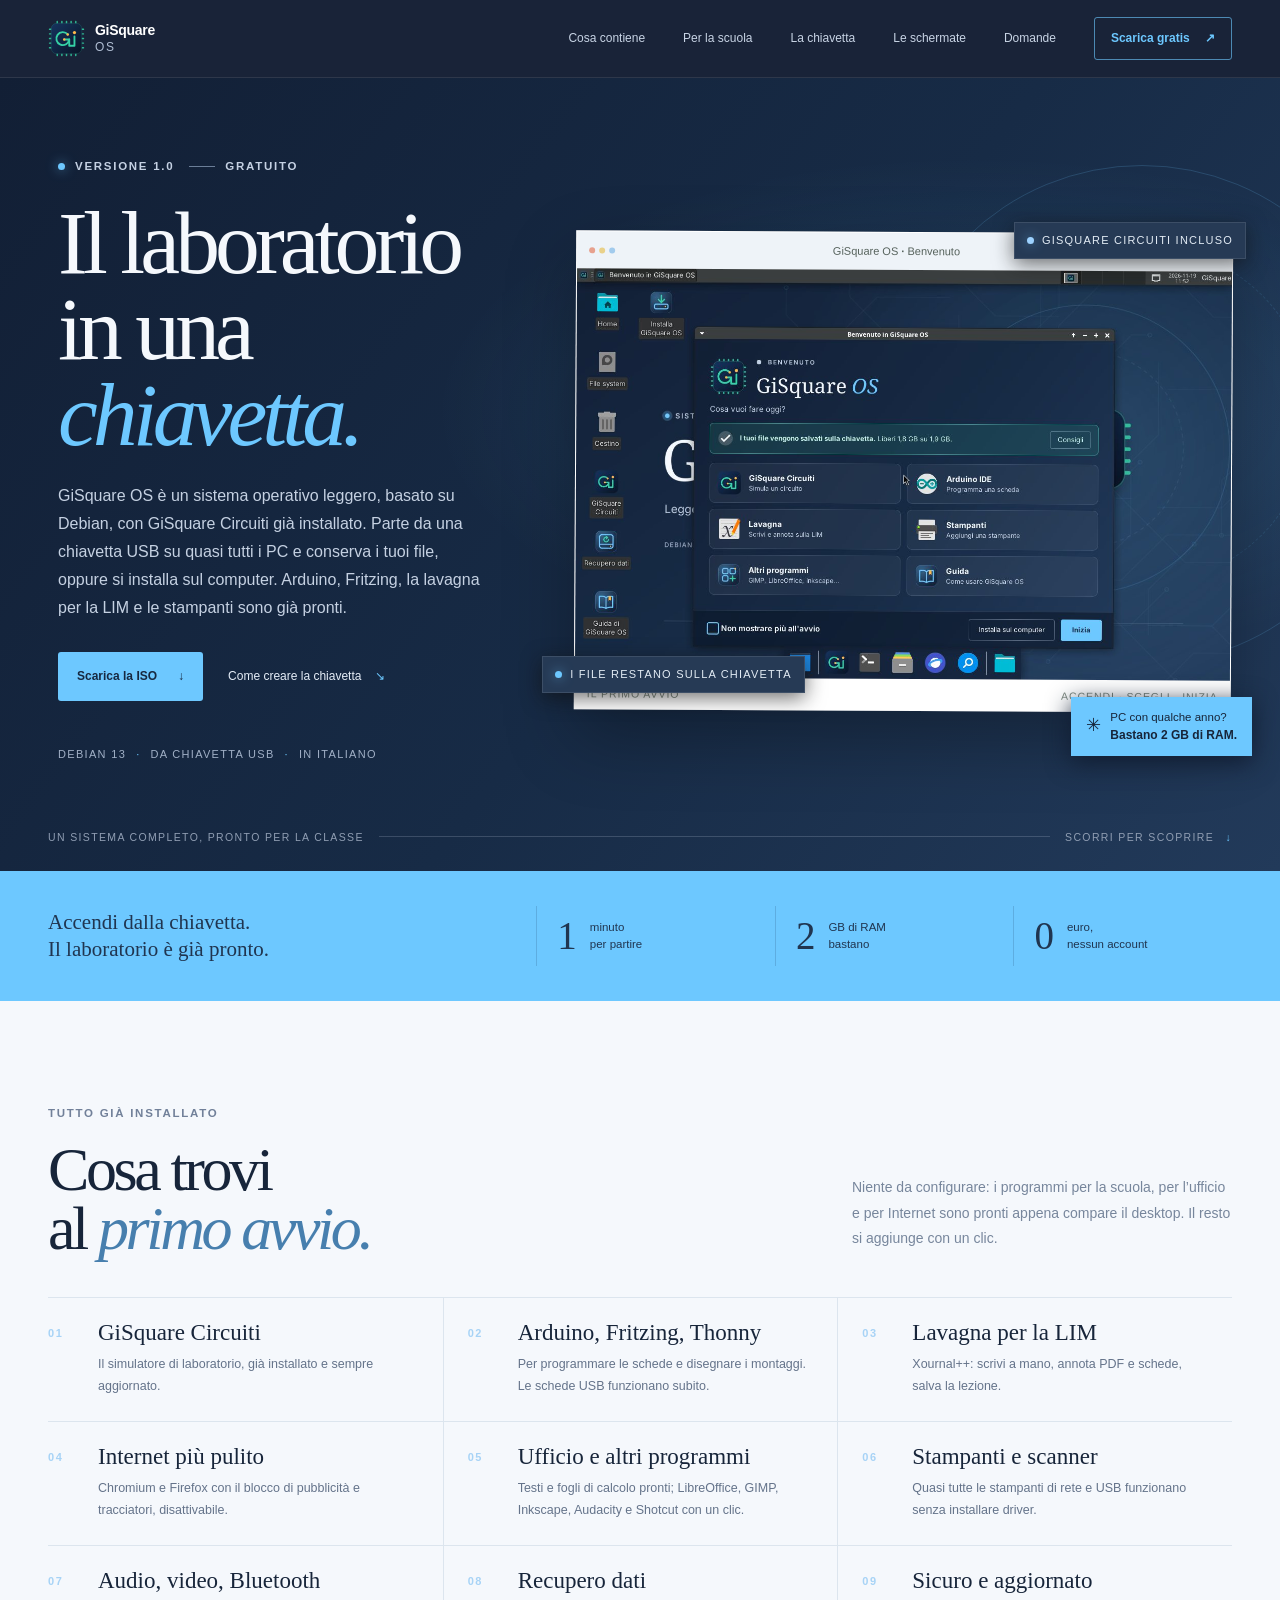
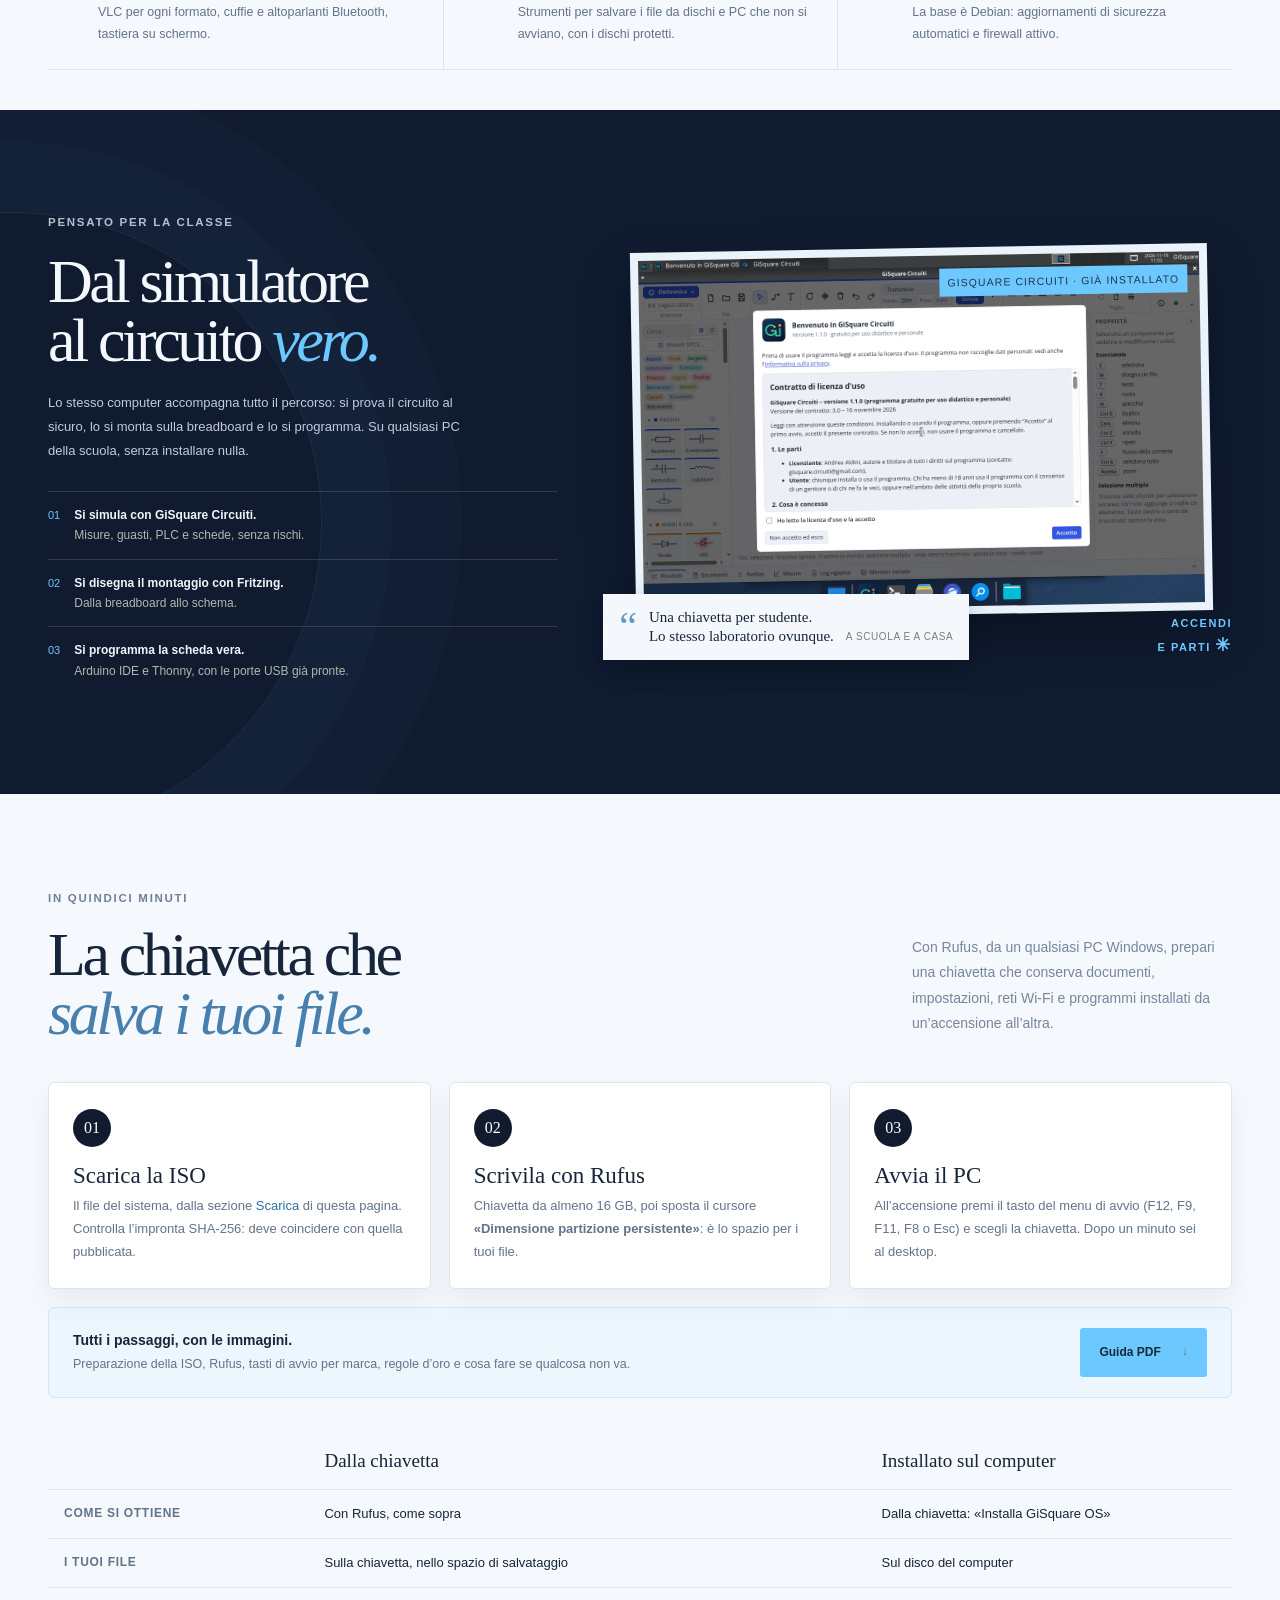
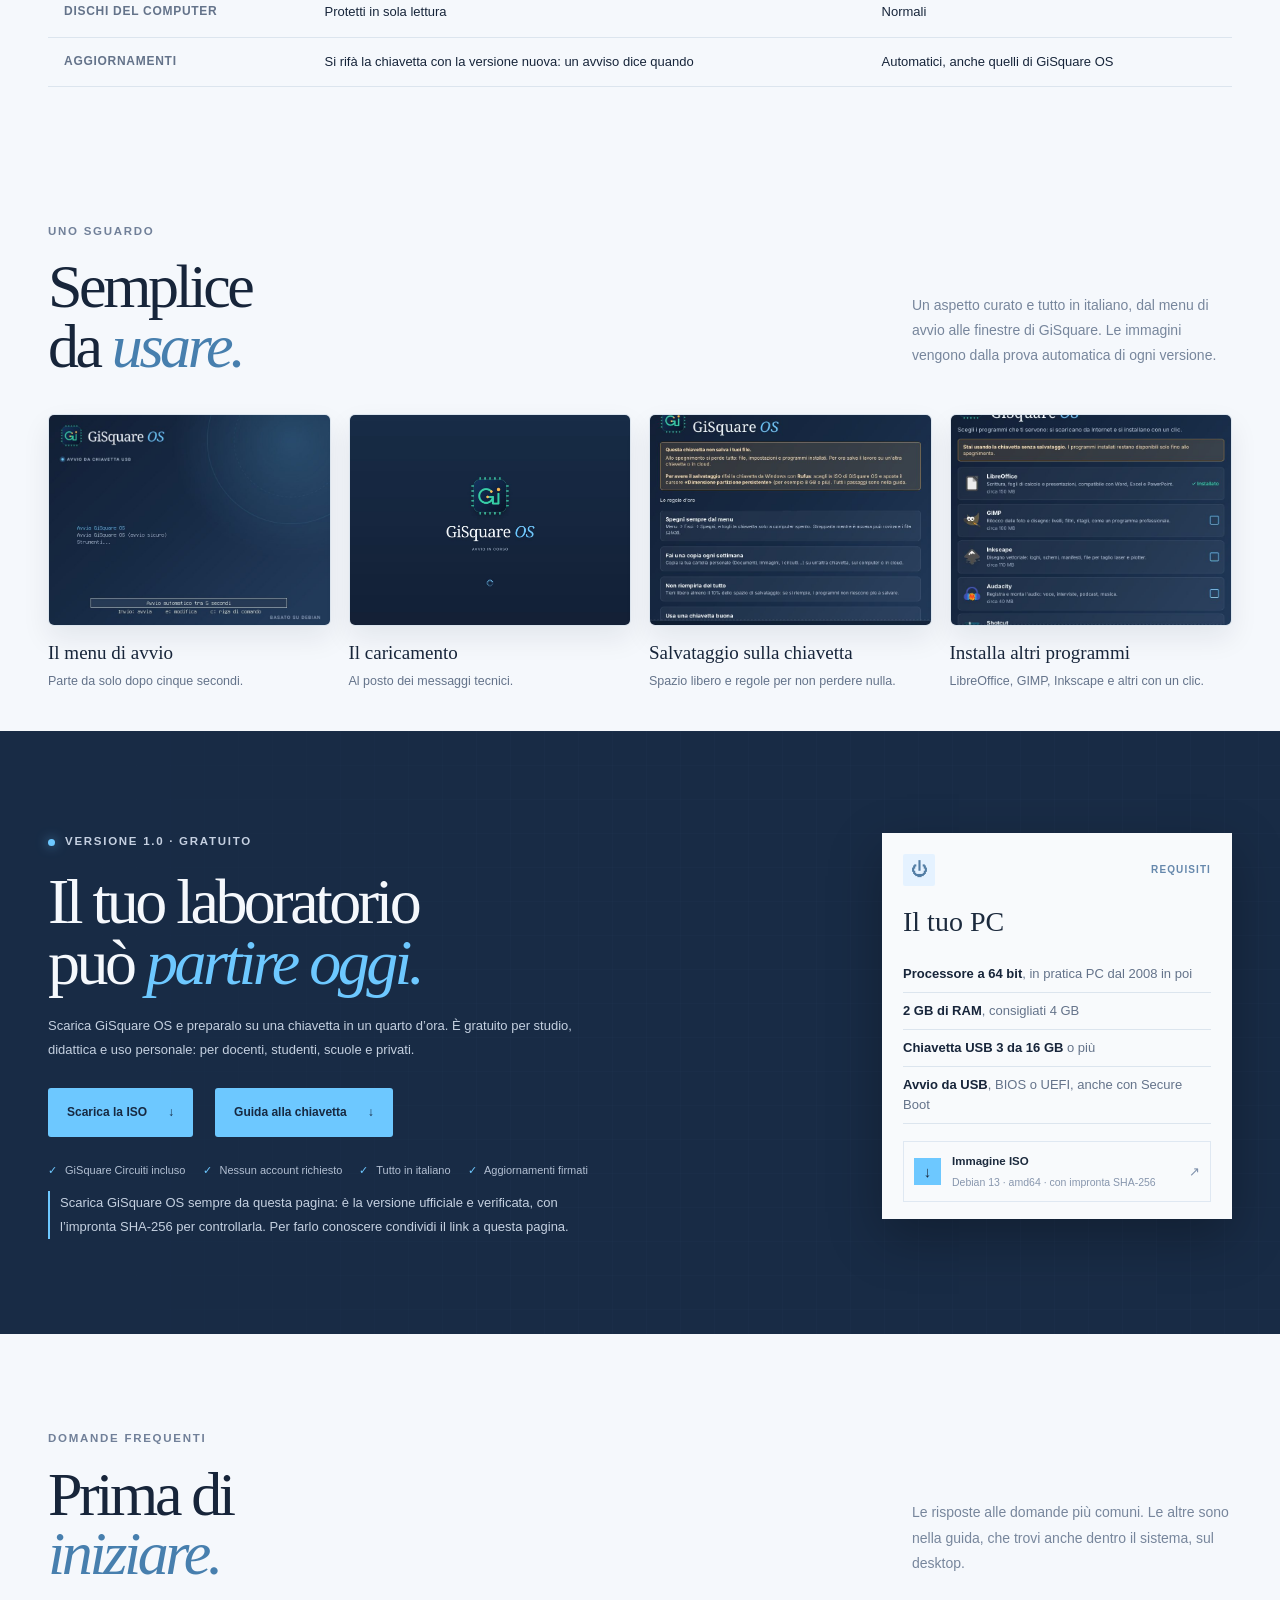
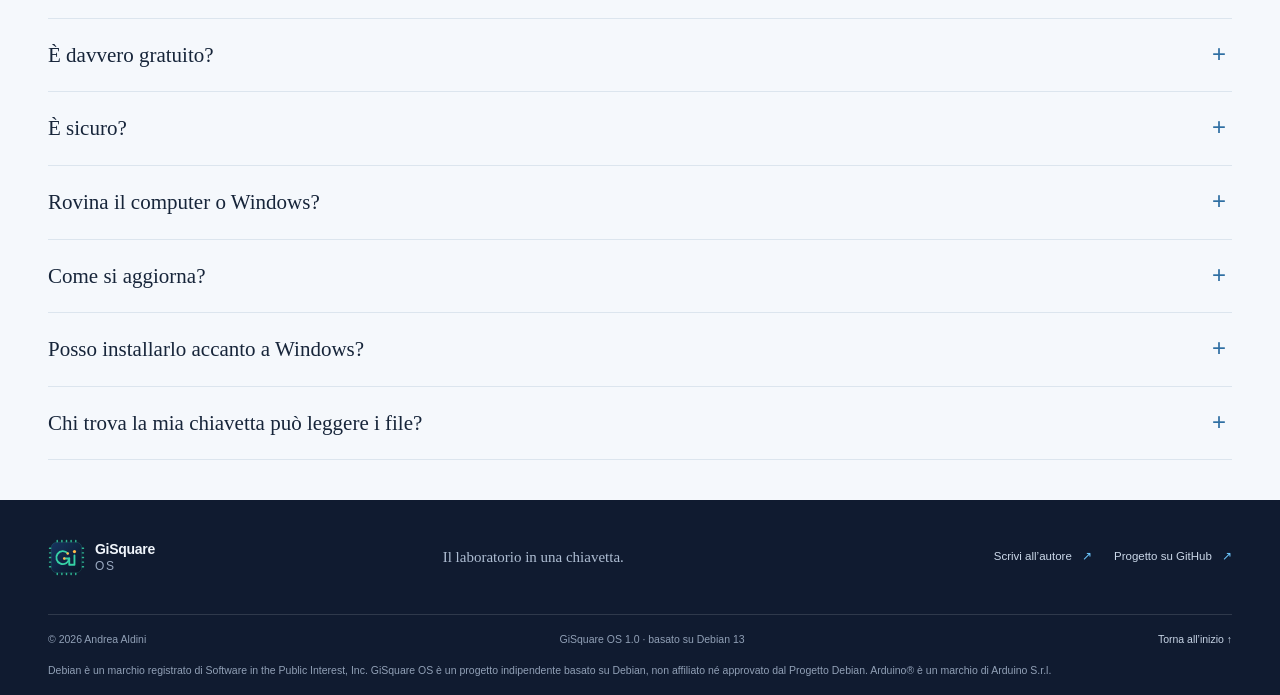
==== sito/index.html @ 8e80517e "Pagina web di GiSquare OS (cartella sito/), nello stile del sito di Circuiti - sito/: pagina con ape" ====
<!doctype html>
<html lang="it">
<head>
  <meta charset="utf-8">
  <meta name="viewport" content="width=device-width, initial-scale=1">
  <meta name="theme-color" content="#101b30">
  <meta name="description" content="GiSquare OS: il sistema operativo leggero basato su Debian con GiSquare Circuiti già installato. Parte da una chiavetta USB salvando i tuoi file oppure si installa sul PC. Arduino IDE, Fritzing, lavagna per la LIM, stampanti e recupero dati. Gratuito, in italiano.">
  <link rel="canonical" href="https://gisquarecircuiti.github.io/GiSquareOS/">
  <meta property="og:type" content="website">
  <meta property="og:locale" content="it_IT">
  <meta property="og:site_name" content="GiSquare OS">
  <meta property="og:title" content="GiSquare OS — Il laboratorio in una chiavetta">
  <meta property="og:description" content="Il sistema operativo leggero con GiSquare Circuiti integrato: da chiavetta USB o installato sul PC. Pensato per la scuola.">
  <meta property="og:url" content="https://gisquarecircuiti.github.io/GiSquareOS/">
  <meta property="og:image" content="https://gisquarecircuiti.github.io/GiSquareOS/assets/desktop.jpg">
  <meta name="twitter:card" content="summary_large_image">
  <title>GiSquare OS — Il laboratorio in una chiavetta</title>
  <link rel="icon" type="image/svg+xml" href="assets/logo-gisquare-os.svg">
  <link rel="stylesheet" href="styles.css">
  <link rel="stylesheet" href="os.css">
  <script src="script.js" defer></script>
</head>
<body>
  <a class="skip-link" href="#contenuto">Vai al contenuto</a>
  <header class="site-header">
    <a class="brand" href="#inizio" aria-label="GiSquare OS, pagina iniziale">
      <img src="assets/logo-gisquare-os.svg" alt="" width="38" height="38">
      <span class="brand-name">GiSquare <span>OS</span></span>
    </a>
    <button class="menu-toggle" type="button" aria-expanded="false" aria-controls="site-nav" aria-label="Apri il menu"><span></span><span></span></button>
    <nav id="site-nav" class="site-nav" aria-label="Navigazione principale">
      <a href="#dentro">Cosa contiene</a>
      <a href="#scuola">Per la scuola</a>
      <a href="#chiavetta">La chiavetta</a>
      <a href="#schermate">Le schermate</a>
      <a href="#domande">Domande</a>
      <a class="nav-download" href="#scarica">Scarica gratis <span aria-hidden="true">↗</span></a>
    </nav>
  </header>

  <main id="contenuto">
    <section class="hero section-wrap" id="inizio">
      <div class="hero-copy">
        <div class="eyebrow"><span class="live-dot"></span> VERSIONE 1.0 <span class="eyebrow-rule"></span> GRATUITO</div>
        <h1>Il laboratorio<br>in una <em>chiavetta.</em></h1>
        <p class="hero-intro">GiSquare OS è un sistema operativo leggero, basato su Debian, con GiSquare Circuiti già installato. Parte da una chiavetta USB su quasi tutti i PC e conserva i tuoi file, oppure si installa sul computer. Arduino, Fritzing, la lavagna per la LIM e le stampanti sono già pronti.</p>
        <div class="hero-actions">
          <a class="button button-primary" href="#scarica">Scarica la ISO <span aria-hidden="true">↓</span></a>
          <a class="text-link" href="#chiavetta">Come creare la chiavetta <span aria-hidden="true">↘</span></a>
        </div>
        <div class="hero-meta"><span>DEBIAN 13</span><span class="meta-dot">·</span><span>DA CHIAVETTA USB</span><span class="meta-dot">·</span><span>IN ITALIANO</span></div>
      </div>
      <div class="hero-visual" aria-label="Il desktop di GiSquare OS con la finestra di benvenuto">
        <div class="visual-orbit orbit-one"></div><div class="visual-orbit orbit-two"></div>
        <div class="circuit-tag tag-spice"><span class="tag-signal"></span> GISQUARE CIRCUITI INCLUSO</div>
        <div class="circuit-tag tag-live"><span class="tag-signal"></span> I FILE RESTANO SULLA CHIAVETTA</div>
        <figure class="app-window">
          <div class="app-window-bar"><div class="window-lights"><i></i><i></i><i></i></div><span>GiSquare OS <b>·</b> Benvenuto</span><span class="window-status"><i></i> pronto</span></div>
          <img src="assets/desktop.jpg" width="1280" height="800" alt="Il desktop di GiSquare OS: a sinistra i collegamenti, al centro la finestra di benvenuto con GiSquare Circuiti, Arduino IDE, Lavagna, Stampanti, Altri programmi e Guida">
          <figcaption><span>IL PRIMO AVVIO</span><span>ACCENDI · SCEGLI · INIZIA</span></figcaption>
        </figure>
        <div class="hero-note"><span class="note-icon">✳</span><span>PC con qualche anno?<br><strong>Bastano 2 GB di RAM.</strong></span></div>
      </div>
      <div class="hero-bottom"><span>UN SISTEMA COMPLETO, PRONTO PER LA CLASSE</span><span class="hero-bottom-line"></span><span>SCORRI PER SCOPRIRE <b>↓</b></span></div>
    </section>

    <section class="intro-band" aria-label="GiSquare OS in tre numeri">
      <div class="intro-band-inner"><p>Accendi dalla chiavetta.<br><strong>Il laboratorio è già pronto.</strong></p><div class="intro-stat"><b>1</b><span>minuto<br>per partire</span></div><div class="intro-stat"><b>2</b><span>GB di RAM<br>bastano</span></div><div class="intro-stat"><b>0</b><span>euro,<br>nessun account</span></div></div>
    </section>

    <section class="news section-wrap" id="dentro" aria-labelledby="dentro-titolo">
      <div class="news-head"><div><div class="eyebrow eyebrow-dark">TUTTO GIÀ INSTALLATO</div><h2 id="dentro-titolo">Cosa trovi<br>al <em>primo avvio.</em></h2></div><p>Niente da configurare: i programmi per la scuola, per l’ufficio e per Internet sono pronti appena compare il desktop. Il resto si aggiunge con un clic.</p></div>
      <div class="news-grid">
        <div class="news-item"><span class="news-no">01</span><b>GiSquare Circuiti</b><span>Il simulatore di laboratorio, già installato e sempre aggiornato.</span></div>
        <div class="news-item"><span class="news-no">02</span><b>Arduino, Fritzing, Thonny</b><span>Per programmare le schede e disegnare i montaggi. Le schede USB funzionano subito.</span></div>
        <div class="news-item"><span class="news-no">03</span><b>Lavagna per la LIM</b><span>Xournal++: scrivi a mano, annota PDF e schede, salva la lezione.</span></div>
        <div class="news-item"><span class="news-no">04</span><b>Internet più pulito</b><span>Chromium e Firefox con il blocco di pubblicità e tracciatori, disattivabile.</span></div>
        <div class="news-item"><span class="news-no">05</span><b>Ufficio e altri programmi</b><span>Testi e fogli di calcolo pronti; LibreOffice, GIMP, Inkscape, Audacity e Shotcut con un clic.</span></div>
        <div class="news-item"><span class="news-no">06</span><b>Stampanti e scanner</b><span>Quasi tutte le stampanti di rete e USB funzionano senza installare driver.</span></div>
        <div class="news-item"><span class="news-no">07</span><b>Audio, video, Bluetooth</b><span>VLC per ogni formato, cuffie e altoparlanti Bluetooth, tastiera su schermo.</span></div>
        <div class="news-item"><span class="news-no">08</span><b>Recupero dati</b><span>Strumenti per salvare i file da dischi e PC che non si avviano, con i dischi protetti.</span></div>
        <div class="news-item"><span class="news-no">09</span><b>Sicuro e aggiornato</b><span>La base è Debian: aggiornamenti di sicurezza automatici e firewall attivo.</span></div>
      </div>
    </section>

    <section class="learning" id="scuola">
      <div class="section-wrap learning-inner">
        <div class="learning-copy"><div class="eyebrow">PENSATO PER LA CLASSE</div><h2>Dal simulatore<br>al circuito <em>vero.</em></h2><p>Lo stesso computer accompagna tutto il percorso: si prova il circuito al sicuro, lo si monta sulla breadboard e lo si programma. Su qualsiasi PC della scuola, senza installare nulla.</p><div class="learning-list"><div><span>01</span><p><b>Si simula con GiSquare Circuiti.</b><br>Misure, guasti, PLC e schede, senza rischi.</p></div><div><span>02</span><p><b>Si disegna il montaggio con Fritzing.</b><br>Dalla breadboard allo schema.</p></div><div><span>03</span><p><b>Si programma la scheda vera.</b><br>Arduino IDE e Thonny, con le porte USB già pronte.</p></div></div></div>
        <div class="learning-visual"><div class="learning-image-frame"><img src="assets/circuiti.jpg" alt="GiSquare Circuiti aperto in GiSquare OS" width="1280" height="800" loading="lazy"><span class="image-index">GISQUARE CIRCUITI · GIÀ INSTALLATO</span></div><div class="learning-quote"><span>“</span><p>Una chiavetta per studente.<br><strong>Lo stesso laboratorio ovunque.</strong></p><small>A SCUOLA E A CASA</small></div><div class="learning-stamp">ACCENDI<br>E PARTI <span>✳</span></div></div>
      </div>
    </section>

    <section class="section-wrap os-section" id="chiavetta" aria-labelledby="chiavetta-titolo">
      <div class="section-heading"><div><div class="eyebrow eyebrow-dark">IN QUINDICI MINUTI</div><h2 id="chiavetta-titolo">La chiavetta che<br><em>salva i tuoi file.</em></h2></div><p>Con Rufus, da un qualsiasi PC Windows, prepari una chiavetta che conserva documenti, impostazioni, reti Wi-Fi e programmi installati da un’accensione all’altra.</p></div>
      <ol class="os-steps">
        <li class="os-step"><span class="os-step-no">01</span><h3>Scarica la ISO</h3><p>Il file del sistema, dalla sezione <a href="#scarica">Scarica</a> di questa pagina. Controlla l’impronta SHA-256: deve coincidere con quella pubblicata.</p></li>
        <li class="os-step"><span class="os-step-no">02</span><h3>Scrivila con Rufus</h3><p>Chiavetta da almeno 16 GB, poi sposta il cursore <b>«Dimensione partizione persistente»</b>: è lo spazio per i tuoi file.</p></li>
        <li class="os-step"><span class="os-step-no">03</span><h3>Avvia il PC</h3><p>All’accensione premi il tasto del menu di avvio (F12, F9, F11, F8 o Esc) e scegli la chiavetta. Dopo un minuto sei al desktop.</p></li>
      </ol>
      <div class="os-guide">
        <div><b>Tutti i passaggi, con le immagini.</b><span>Preparazione della ISO, Rufus, tasti di avvio per marca, regole d’oro e cosa fare se qualcosa non va.</span></div>
        <a class="button button-primary" href="documenti/GiSquare-OS-chiavetta-con-salvataggio.pdf">Guida PDF <span aria-hidden="true">↓</span></a>
      </div>
      <div class="os-compare-wrap">
        <table class="os-compare">
          <thead><tr><th></th><th>Dalla chiavetta</th><th>Installato sul computer</th></tr></thead>
          <tbody>
            <tr><th>Come si ottiene</th><td>Con Rufus, come sopra</td><td>Dalla chiavetta: «Installa GiSquare OS»</td></tr>
            <tr><th>I tuoi file</th><td>Sulla chiavetta, nello spazio di salvataggio</td><td>Sul disco del computer</td></tr>
            <tr><th>Dischi del computer</th><td>Protetti in sola lettura</td><td>Normali</td></tr>
            <tr><th>Aggiornamenti</th><td>Si rifà la chiavetta con la versione nuova: un avviso dice quando</td><td>Automatici, anche quelli di GiSquare OS</td></tr>
          </tbody>
        </table>
      </div>
    </section>

    <section class="section-wrap os-section" id="schermate" aria-labelledby="schermate-titolo">
      <div class="section-heading"><div><div class="eyebrow eyebrow-dark">UNO SGUARDO</div><h2 id="schermate-titolo">Semplice<br>da <em>usare.</em></h2></div><p>Un aspetto curato e tutto in italiano, dal menu di avvio alle finestre di GiSquare. Le immagini vengono dalla prova automatica di ogni versione.</p></div>
      <div class="os-gallery">
        <figure><img src="assets/menu-avvio.jpg" width="800" height="600" alt="Il menu di avvio della chiavetta con il conto alla rovescia" loading="lazy"><figcaption><b>Il menu di avvio</b><span>Parte da solo dopo cinque secondi.</span></figcaption></figure>
        <figure><img src="assets/caricamento.jpg" width="1280" height="800" alt="La schermata di caricamento con il logo di GiSquare OS" loading="lazy"><figcaption><b>Il caricamento</b><span>Al posto dei messaggi tecnici.</span></figcaption></figure>
        <figure><img src="assets/salvataggio.jpg" width="780" height="700" alt="La finestra Salvataggio sulla chiavetta con le regole d’oro" loading="lazy"><figcaption><b>Salvataggio sulla chiavetta</b><span>Spazio libero e regole per non perdere nulla.</span></figcaption></figure>
        <figure><img src="assets/programmi.jpg" width="760" height="640" alt="La finestra Installa altri programmi con LibreOffice, GIMP e Inkscape" loading="lazy"><figcaption><b>Installa altri programmi</b><span>LibreOffice, GIMP, Inkscape e altri con un clic.</span></figcaption></figure>
      </div>
    </section>

    <section class="download-section" id="scarica">
      <div class="download-grid"></div><div class="section-wrap download-inner"><div class="download-copy"><div class="eyebrow"><span class="live-dot"></span> VERSIONE 1.0 · GRATUITO</div><h2>Il tuo laboratorio<br>può <em>partire oggi.</em></h2><p>Scarica GiSquare OS e preparalo su una chiavetta in un quarto d’ora. È gratuito per studio, didattica e uso personale: per docenti, studenti, scuole e privati.</p><div class="download-actions"><a class="button button-light" href="https://github.com/gisquarecircuiti/GiSquareOS/releases/latest">Scarica la ISO <span aria-hidden="true">↓</span></a><a class="button button-light" href="documenti/GiSquare-OS-chiavetta-con-salvataggio.pdf">Guida alla chiavetta <span aria-hidden="true">↓</span></a></div><div class="download-meta"><span><i class="meta-check">✓</i> GiSquare Circuiti incluso</span><span><i class="meta-check">✓</i> Nessun account richiesto</span><span><i class="meta-check">✓</i> Tutto in italiano</span><span><i class="meta-check">✓</i> Aggiornamenti firmati</span></div><p class="terms-note">Scarica GiSquare OS sempre da questa pagina: è la versione ufficiale e verificata, con l’impronta SHA-256 per controllarla. Per farlo conoscere condividi il link a questa pagina.</p></div>
        <div class="platform-card"><div class="platform-card-head"><span class="platform-icon">⏻</span><span class="platform-status">REQUISITI</span></div><h3>Il tuo PC</h3><ul class="os-req"><li><b>Processore a 64 bit</b>, in pratica PC dal 2008 in poi</li><li><b>2 GB di RAM</b>, consigliati 4 GB</li><li><b>Chiavetta USB 3 da 16 GB</b> o più</li><li><b>Avvio da USB</b>, BIOS o UEFI, anche con Secure Boot</li></ul><a href="https://github.com/gisquarecircuiti/GiSquareOS/releases/latest" class="platform-file"><span class="file-icon">↓</span><span><b>Immagine ISO</b><small>Debian 13 · amd64 · con impronta SHA-256</small></span><span class="file-arrow">↗</span></a></div>
      </div>
    </section>

    <section class="section-wrap os-section" id="domande" aria-labelledby="domande-titolo">
      <div class="section-heading"><div><div class="eyebrow eyebrow-dark">DOMANDE FREQUENTI</div><h2 id="domande-titolo">Prima di<br><em>iniziare.</em></h2></div><p>Le risposte alle domande più comuni. Le altre sono nella guida, che trovi anche dentro il sistema, sul desktop.</p></div>
      <div class="os-faq">
        <details><summary>È davvero gratuito?</summary><p>Sì, per studio, didattica e uso personale. Non serve nessun account e non ci sono pubblicità.</p></details>
        <details><summary>È sicuro?</summary><p>La base è Debian 13, una delle distribuzioni Linux più solide: i programmi e gli aggiornamenti di sicurezza arrivano direttamente da Debian. Il firewall è attivo e il browser blocca pubblicità e tracciatori. Le parti GiSquare si aggiornano solo con pacchetti firmati.</p></details>
        <details><summary>Rovina il computer o Windows?</summary><p>No. Dalla chiavetta i dischi del computer sono protetti in sola lettura: GiSquare OS non scrive nulla sul PC. Spegni, togli la chiavetta e il computer riparte come prima.</p></details>
        <details><summary>Come si aggiorna?</summary><p>Installato sul computer si aggiorna da solo. Dalla chiavetta compare un avviso quando esce una versione nuova, con i passi per aggiornarla senza perdere i file. GiSquare Circuiti si aggiorna sempre da solo.</p></details>
        <details><summary>Posso installarlo accanto a Windows?</summary><p>Sì: dalla chiavetta fai doppio clic su «Installa GiSquare OS» e scegli di installarlo accanto al sistema esistente. All’accensione scegli quale avviare.</p></details>
        <details><summary>Chi trova la mia chiavetta può leggere i file?</summary><p>Sì: lo spazio di salvataggio non è protetto da password. Non tenerci dati riservati e fai una copia dei tuoi file ogni settimana.</p></details>
      </div>
    </section>
  </main>

  <footer class="site-footer"><div class="section-wrap footer-main"><a class="brand footer-brand" href="#inizio"><img src="assets/logo-gisquare-os.svg" alt="" width="34" height="34"><span class="brand-name">GiSquare <span>OS</span></span></a><p>Il laboratorio in una chiavetta.</p><div class="footer-links"><a href="mailto:gisquare.circuiti@gmail.com?subject=GiSquare%20OS">Scrivi all’autore <span>↗</span></a><a class="footer-github" href="https://github.com/gisquarecircuiti/GiSquareOS" target="_blank" rel="noreferrer">Progetto su GitHub <span>↗</span></a></div></div><div class="section-wrap footer-bottom"><span>© 2026 Andrea Aldini</span><span>GiSquare OS 1.0 · basato su Debian 13</span><a href="#inizio">Torna all’inizio ↑</a></div><p class="trademark-note">Debian è un marchio registrato di Software in the Public Interest, Inc. GiSquare OS è un progetto indipendente basato su Debian, non affiliato né approvato dal Progetto Debian. Arduino® è un marchio di Arduino S.r.l.</p></footer>
</body>
</html>
---- sito/styles.css ----
:root{--ink:#17253a;--forest:#101b30;--forest-2:#182b45;--muted:#64738a;--accent:#6dc8ff;--accent-soft:#b7e7ff;--paper:#f5f8fc;--white:#fff;--line:#dce5ee;--blue:#a7d3f6;--peach:#ffc2a4;--serif:Georgia,'Times New Roman',serif;--sans:Inter,'Aptos','Segoe UI',Arial,sans-serif;--wrap:min(1200px,calc(100% - 96px))}
*{box-sizing:border-box}html{scroll-behavior:smooth;scroll-padding-top:84px}body{margin:0;background:var(--paper);color:var(--ink);font-family:var(--sans);font-size:15px;line-height:1.55;-webkit-font-smoothing:antialiased}a{color:inherit;text-decoration:none}button{font:inherit}.section-wrap{width:var(--wrap);max-width:1200px;margin-inline:auto}.skip-link{position:absolute;top:-80px;left:20px;z-index:50;background:var(--accent);padding:12px 16px;color:var(--ink)}.skip-link:focus{top:10px}.site-header{height:78px;padding:0 max(calc((100vw - 1200px)/2),48px);position:sticky;top:0;z-index:20;display:flex;align-items:center;justify-content:space-between;background:rgba(16,27,48,.96);border-bottom:1px solid rgba(255,255,255,.09);backdrop-filter:blur(14px);color:white}.brand{display:flex;gap:10px;align-items:center}.brand img{width:37px;height:37px;object-fit:contain;border-radius:9px}.brand-name{font-size:14px;font-weight:750;letter-spacing:-.02em;line-height:1.08}.brand-name span{display:block;margin-top:3px;color:#b1bfd4;font-size:12px;font-weight:500;letter-spacing:.13em;text-transform:uppercase}.site-nav{display:flex;align-items:center;gap:38px}.site-nav>a:not(.nav-download){font-size:12px;color:#c8d4e5;transition:color .2s}.site-nav>a:hover{color:var(--accent)}.nav-download{padding:11px 16px;border:1px solid rgba(109,200,255,.62);border-radius:3px;color:var(--accent);font-size:12px;font-weight:650}.nav-download span{margin-left:12px}.menu-toggle{display:none}
.hero{min-height:690px;padding-top:80px;padding-bottom:26px;display:grid;grid-template-columns:.84fr 1.16fr;align-items:center;gap:24px;position:relative}.hero:before{content:"";position:absolute;z-index:-1;inset:0 max(calc((1200px - 100vw)/2),-100px) 0;background:radial-gradient(ellipse at 76% 42%,rgba(109,200,255,.16),transparent 39%),linear-gradient(128deg,#121f35 0%,#172b46 55%,#223a5a 100%)}.hero-copy{color:#f5f8fc;padding:0 0 35px 10px;position:relative;z-index:2}.eyebrow{display:flex;align-items:center;gap:10px;color:#c5d1e3;font-size:11.5px;font-weight:650;letter-spacing:.15em}.live-dot,.tag-signal{width:7px;height:7px;border-radius:50%;background:var(--accent);box-shadow:0 0 12px rgba(109,200,255,.68)}.eyebrow-rule{width:26px;height:1px;background:#6b7e98;margin-left:5px}.hero h1,.section-heading h2,.learning h2,.examples h2,.download-copy h2,.docs-heading h2{margin:24px 0;font-family:var(--serif);font-size:clamp(60px,7vw,91px);font-weight:400;line-height:.96;letter-spacing:-.055em}.hero h1 em,.section-heading h2 em,.learning h2 em,.examples h2 em,.download-copy h2 em,.docs-heading h2 em{color:var(--accent);font-weight:400}.hero-intro{max-width:430px;margin:24px 0 0;color:#c5d1e2;font-size:16px;line-height:1.75}.hero-actions{display:flex;align-items:center;gap:25px;margin-top:30px}.button{display:inline-flex;align-items:center;justify-content:center;gap:21px;min-height:49px;padding:0 19px;border-radius:3px;font-size:12px;font-weight:700;transition:transform .2s,background .2s}.button:hover{transform:translateY(-2px)}.button-primary{background:var(--accent);color:#172941}.button-primary:hover{background:var(--accent-soft)}.text-link{color:#e5edf7;font-size:12px}.text-link span{margin-left:10px;color:var(--accent)}.hero-meta{margin-top:45px;color:#a1b0c6;font-size:11px;letter-spacing:.12em}.meta-dot{padding:0 10px;color:var(--accent)}.hero-visual{min-width:0;position:relative;padding:32px 0 45px 16px}.app-window{position:relative;z-index:1;margin:0;background:#fff;border:1px solid rgba(255,255,255,.34);box-shadow:0 28px 70px rgba(0,0,0,.29);transform:rotate(.3deg)}.app-window-bar{height:37px;padding:0 12px;display:flex;align-items:center;justify-content:space-between;background:#eef3f8;color:#56625c;font-size:11px}.window-lights{display:flex;gap:4px}.window-lights i{display:block;width:6px;height:6px;border-radius:50%;background:#bac6d7}.window-lights i:first-child{background:#e7a18e}.window-lights i:nth-child(2){background:#e9d18a}.window-lights i:nth-child(3){background:#a2cbed}.app-window-bar>b{color:#a5b2c6}.window-status{display:flex;align-items:center;gap:5px;color:#6e8099}.window-status i{width:6px;height:6px;border-radius:50%;background:#70c8f4}.app-window>img{display:block;width:100%;height:auto}.app-window figcaption{height:31px;padding:0 12px;display:flex;justify-content:space-between;align-items:center;background:white;color:#79857c;font-size:10.5px;letter-spacing:.09em}.visual-orbit{position:absolute;border:1px solid rgba(109,200,255,.18);border-radius:50%;pointer-events:none}.orbit-one{width:500px;height:500px;right:-160px;top:-35px}.orbit-two{width:340px;height:340px;right:-80px;top:45px;border-style:dashed;border-color:rgba(109,200,255,.12)}.circuit-tag{position:absolute;z-index:3;display:flex;align-items:center;gap:8px;padding:9px 12px;background:#263a55;border:1px solid rgba(255,255,255,.1);color:#e3ecf5;box-shadow:0 5px 20px #1119;font-size:11px;letter-spacing:.11em}.tag-spice{top:22px;right:-14px}.tag-spice .tag-signal{background:#9dd2ff}.tag-live{bottom:63px;left:-17px}.hero-note{position:absolute;z-index:4;right:-20px;bottom:0;display:flex;align-items:center;gap:9px;padding:12px 15px;background:var(--accent);box-shadow:0 6px 25px #111d32}.hero-note>span:last-child{font-size:11.5px;line-height:1.5}.hero-note strong{font-size:12px}.note-icon{font-size:18px}.hero-bottom{grid-column:1/-1;display:flex;align-items:center;gap:15px;margin-top:7px;color:#909eb3;font-size:10.5px;letter-spacing:.13em}.hero-bottom-line{height:1px;flex:1;background:rgba(220,233,248,.18)}.hero-bottom b{margin-left:7px;color:var(--accent)}
.intro-band{background:var(--accent);color:#203550}.intro-band-inner{width:var(--wrap);max-width:1200px;min-height:130px;margin:auto;display:grid;grid-template-columns:1.5fr repeat(3,.7fr);align-items:center;gap:20px}.intro-band p{font-family:var(--serif);font-size:21px;line-height:1.27}.intro-band p strong{font-weight:400}.intro-stat{display:flex;align-items:center;gap:13px;padding-left:20px;border-left:1px solid rgba(38,76,119,.22)}.intro-stat>b{font-family:var(--serif);font-size:39px;font-weight:400}.intro-stat>span{font-size:11.5px;line-height:1.45}
.labs{padding-top:117px;padding-bottom:123px}.section-heading,.examples-top,.docs-heading{display:flex;align-items:end;justify-content:space-between;gap:60px}.eyebrow-dark{color:#718099}.section-heading h2,.examples h2,.docs-heading h2{margin:17px 0 0;font-size:62px}.section-heading h2 em,.examples h2 em,.docs-heading h2 em{color:#477fae}.section-heading>p,.examples-top>p,.docs-heading>p{max-width:320px;margin:0 0 8px;color:#77869c;font-size:14px;line-height:1.8}.lab-layout{margin-top:53px;display:grid;grid-template-columns:300px 1fr;border-top:1px solid var(--line);border-bottom:1px solid var(--line)}.lab-list{padding:19px 0;border-right:1px solid var(--line)}.lab-tab{width:100%;min-height:79px;padding:0 19px 0 8px;display:flex;align-items:center;gap:15px;border:0;border-bottom:1px solid var(--line);background:transparent;text-align:left;color:var(--ink);cursor:pointer;transition:background .2s}.lab-tab.is-active{background:#e5f2fc}.lab-tab-no{align-self:center;color:#8698b2;font-size:11.5px;font-variant-numeric:tabular-nums}.lab-tab-copy{flex:1}.lab-tab-copy b{display:block;font-family:var(--serif);font-size:20px;font-weight:400}.lab-tab-copy small{display:block;margin-top:2px;color:#7e8da4;font-size:11.5px}.tab-arrow{color:#98a9bf;font-size:16px}.is-active .tab-arrow{color:#437fae}.lab-list-foot{display:flex;align-items:center;gap:11px;padding:20px 9px 3px;color:#7e8da4;font-size:11.5px}.mini-wave{color:#6799c8;font-size:21px}.lab-panel{padding:35px 0 35px 43px;display:grid;grid-template-columns:.72fr 1.28fr;align-items:center;gap:35px;min-width:0}.panel-kicker{color:#8293ad;font-size:10.5px;letter-spacing:.13em}.lab-panel h3{margin:14px 0 13px;font-family:var(--serif);font-size:37px;font-weight:400;line-height:1.06;letter-spacing:-.03em}.lab-panel-copy>p{margin:0;color:#75839a;font-size:12px;line-height:1.8}.feature-pills{display:flex;flex-wrap:wrap;gap:6px;margin-top:18px}.feature-pills span{padding:6px 9px;border:1px solid #dae5f0;border-radius:2px;color:#567290;font-size:11px}.lab-image{margin:0;min-width:0;background:#fff;box-shadow:0 10px 30px rgba(26,61,101,.11)}.lab-image img{display:block;width:100%;height:auto}.lab-image figcaption{padding:10px 11px;display:flex;justify-content:space-between;align-items:center;color:#77869e;font-size:10.5px;letter-spacing:.1em}.lab-image figcaption span{color:#5489b8;font-size:14px}
.learning{position:relative;overflow:hidden;background:var(--forest);color:#f4f8fc}.learning:before{content:"";position:absolute;width:620px;height:620px;left:-300px;top:15%;border:1px solid rgba(109,200,255,.11);border-radius:50%;box-shadow:0 0 0 70px rgba(109,200,255,.022),0 0 0 140px rgba(109,200,255,.018)}.learning-inner{min-height:660px;padding-top:104px;padding-bottom:100px;display:grid;grid-template-columns:.92fr 1.08fr;align-items:center;gap:75px;position:relative}.learning-copy>.eyebrow{color:#b4bfd0}.learning h2{margin:20px 0 20px;font-size:62px}.learning h2 em{color:var(--accent)}.learning-copy>p{max-width:425px;margin:0;color:#c0ccdd;font-size:13px;line-height:1.85}.learning-list{margin-top:28px}.learning-list>div{display:flex;align-items:flex-start;gap:14px;padding:13px 0;border-top:1px solid rgba(255,255,255,.13)}.learning-list>div>span{padding-top:2px;color:var(--accent);font-size:11px}.learning-list p{margin:0;color:#adb9ae;font-size:12px;line-height:1.7}.learning-list b{color:#f0f5fb;font-weight:600}.learning-visual{min-width:0;position:relative;padding:0 22px 45px 0}.learning-image-frame{position:relative;padding:8px;background:#eaf2fa;transform:rotate(-1deg);box-shadow:0 24px 50px #0004}.learning-image-frame img{display:block;width:100%;height:auto}.image-index{position:absolute;top:21px;right:20px;background:var(--accent);padding:6px 8px;color:#203550;font-size:10.5px;letter-spacing:.1em}.learning-quote{position:absolute;bottom:0;left:-30px;display:flex;align-items:center;gap:12px;padding:13px 16px;background:#f4f8fc;color:var(--ink);box-shadow:0 8px 25px #0003}.learning-quote>span{color:#6299c6;font-family:var(--serif);font-size:40px;line-height:1}.learning-quote p{margin:0;font-family:var(--serif);font-size:15px;line-height:1.25}.learning-quote p strong{font-weight:400}.learning-quote small{align-self:end;padding-bottom:2px;color:#758074;font-size:10px;letter-spacing:.06em}.learning-stamp{position:absolute;right:0;bottom:1px;color:var(--accent);font-size:11px;font-weight:700;letter-spacing:.14em;line-height:1.5;text-align:right}.learning-stamp span{font-size:18px}
.examples{padding-top:114px;padding-bottom:120px}.examples-top{align-items:end}.examples-top>p{margin-bottom:7px}.example-grid{display:grid;grid-template-columns:repeat(3,1fr);gap:15px;margin-top:47px}.example-card{min-height:350px;padding:20px 21px 22px;position:relative;overflow:hidden;color:#202f42}.example-card-sky{background:#d5edff}.example-card-blue{background:#c7e4f9}.example-card-peach{background:#ffd3be}.example-index{display:flex;justify-content:space-between;color:#536f92;font-size:10.5px;letter-spacing:.13em}.example-index b{font-weight:500}.example-illustration{height:166px;margin:13px -4px 7px;position:relative}.rc-illustration{display:flex;align-items:center;justify-content:center}.wire{height:1px;background:#3d5d7f}.w1{width:14%}.w2{width:10%}.w3{width:13%}.resistor{width:45px;height:20px;border:1px solid #3d5d7f;display:grid;place-items:center;font-size:11px}.capacitor{font-size:27px}.ground{align-self:center;font-size:23px}.pulse{position:absolute;width:35px;height:22px;border-top:1px solid #527fae;border-right:1px solid #527fae;right:13%;top:41px}.pulse-b{top:102px;right:18%;transform:scale(.75);opacity:.5}.board-illustration{display:grid;place-items:center}.board-illustration:before{content:"";position:absolute;width:142px;height:110px;border:1px solid #395b80;border-radius:18px;background:#afd5f1;box-shadow:inset 0 0 0 6px rgba(255,255,255,.23)}.board-chip{z-index:1;width:53px;height:55px;display:grid;place-items:center;background:#354b5b;color:#d7ecfa;font-size:11.5px;letter-spacing:.1em}.board-pins{position:absolute;width:152px;height:95px;border-top:3px dotted #59728a;border-bottom:3px dotted #59728a}.board-led{position:absolute;z-index:2;top:39px;right:calc(50% - 67px);width:8px;height:8px;border-radius:50%;background:#72d3ff;box-shadow:0 0 14px #6ab9e5}.board-wire{position:absolute;bottom:20px;right:22%;width:42px;height:34px;border-bottom:1px solid #496783;border-right:1px solid #496783}.motor-illustration{display:flex;align-items:center;justify-content:center}.motor-circle{position:absolute;width:68px;height:68px;display:grid;place-items:center;border:1px solid #8f6858;border-radius:50%;font-size:25px}.motor-circle span{position:absolute;bottom:12px;font-size:10.5px}.motor-wire{position:absolute;width:35px;height:49px;border-top:1px solid #906d5d;border-left:1px solid #906d5d}.wire-a{left:23%;top:37px}.wire-b{right:23%;bottom:23px;transform:rotate(180deg)}.motor-switch{position:absolute;left:23%;bottom:34px;font-size:20px}.motor-lamp{position:absolute;right:24%;top:34px;font-size:25px}.example-card h3{margin:7px 0 5px;font-family:var(--serif);font-size:24px;font-weight:400;letter-spacing:-.02em}.example-card>p{max-width:300px;margin:0;color:#526a85;font-size:12px;line-height:1.7}.example-arrow{position:absolute;right:21px;bottom:20px;font-size:17px}
.download-section{position:relative;overflow:hidden;background:var(--forest-2);color:#f5f8fc}.download-grid{position:absolute;inset:0;opacity:.12;background-image:linear-gradient(rgba(155,211,255,.13) 1px,transparent 1px),linear-gradient(90deg,rgba(155,211,255,.13) 1px,transparent 1px);background-size:34px 34px;mask-image:linear-gradient(90deg,transparent,#000 40%,#000)}.download-inner{position:relative;display:grid;grid-template-columns:1fr 350px;gap:80px;align-items:center;padding-top:102px;padding-bottom:95px}.download-copy .eyebrow{color:#c5d0e1}.download-copy h2{margin:20px 0;font-size:64px}.download-copy h2 em{color:var(--accent)}.download-copy>p{max-width:540px;color:#c4d0e0;font-size:13px;line-height:1.85}.download-actions{flex-wrap:wrap;display:flex;align-items:center;gap:22px;margin-top:26px}.button-light{background:var(--accent);color:#172941}.button-light:hover{background:var(--accent-soft)}.release-link{color:#d7e2ef;font-size:12px}.release-link span{margin-left:9px;color:var(--accent)}.terms-note,.privacy-summary{max-width:560px;margin:12px 0 0;color:#b7c6d9;font-size:11px;line-height:1.7}.terms-note{padding-left:10px;border-left:2px solid var(--accent)}.privacy-summary a{color:#91d6ff;text-decoration:underline;text-underline-offset:3px}.download-meta{display:flex;flex-wrap:wrap;gap:17px;margin-top:25px;color:#b2bfd2;font-size:11px}.meta-check{color:var(--accent);font-style:normal;margin-right:5px}.platform-card{padding:21px 21px 17px;background:#f8fafc;color:#1c2a3d;box-shadow:0 18px 50px #0004}.platform-card-head{display:flex;justify-content:space-between;align-items:center}.platform-icon{width:32px;height:32px;display:grid;place-items:center;background:#e5f2ff;color:#527da4;border-radius:2px;font-size:17px}.platform-status{color:#6688ac;font-size:10px;font-weight:700;letter-spacing:.11em}.platform-card h3{margin:14px 0 4px;font-family:var(--serif);font-size:28px;font-weight:400}.platform-card>p{margin:0;color:#75839a;font-size:11.5px;line-height:1.65}.platform-file{display:flex;align-items:center;gap:11px;margin-top:17px;padding:11px 10px;border:1px solid #dfe8f2;transition:border .2s,background .2s}.platform-file:hover{border-color:#6b99c5;background:#f2f8fd}.file-icon{width:27px;height:27px;display:grid;place-items:center;background:var(--accent);font-size:15px}.platform-file>span:nth-child(2){flex:1}.platform-file b,.platform-file small{display:block}.platform-file b{font-size:11.5px}.platform-file small{margin-top:3px;color:#8796ad;font-size:10.5px}.file-arrow{color:#7d8faa;font-size:13px}.platform-separator{height:1px;margin:15px 0;background:#e2eaf3}.platform-notice{display:flex;align-items:flex-start;gap:9px;color:#77869d}.platform-notice>span{color:#6f92b8;font-size:17px}.platform-notice p{margin:0;font-size:11px;line-height:1.55}.platform-notice b{color:#405774;font-size:11.5px}.platform-all{display:block;margin-top:11px;padding-top:9px;border-top:1px solid #e2eaf3;color:#547ba2;font-size:11px}.platform-all span{float:right}.disclaimer{position:relative;min-height:65px;padding-top:17px;padding-bottom:17px;border-top:1px solid rgba(255,255,255,.14);display:grid;grid-template-columns:135px 1fr auto;align-items:center;gap:18px;color:#adb9ae}.disclaimer>span{color:var(--accent);font-size:10.5px;letter-spacing:.12em}.disclaimer p{margin:0;font-size:11px;line-height:1.55}.disclaimer a{color:#d6e1ef;font-size:11px}.disclaimer a span{margin-left:7px;color:var(--accent)}
.docs{padding-top:110px;padding-bottom:82px}.docs-heading{align-items:end}.docs-heading>p{margin-bottom:8px}.doc-list{display:grid;grid-template-columns:1fr 1fr;margin-top:47px;border-top:1px solid var(--line);border-bottom:1px solid var(--line)}.doc-card{min-height:243px;padding:22px 24px 22px 0;display:grid;grid-template-columns:62px 1fr auto;grid-template-rows:25px 1fr auto;position:relative;transition:background .2s}.doc-card+ .doc-card{padding-left:28px;border-left:1px solid var(--line)}.doc-card:hover{background:#edf4fb}.doc-number{grid-column:1;grid-row:1 / span 3;color:#9baac0;font-size:11.5px}.doc-type{grid-column:2;grid-row:1;color:#7d8ea6;font-size:10.5px;letter-spacing:.12em}.doc-type i{padding:0 3px;color:#9baac0;font-style:normal}.doc-title{grid-column:2;grid-row:2;align-self:center;font-family:var(--serif);font-size:31px;letter-spacing:-.03em}.doc-description{grid-column:2;grid-row:2;align-self:end;max-width:285px;padding-bottom:14px;color:#77859c;font-size:11.5px;line-height:1.6}.doc-action{grid-column:2;grid-row:3;color:#4d83b5;font-size:11.5px}.doc-action b{margin-left:6px;font-size:13px;font-weight:400}.doc-mark{grid-column:3;grid-row:1 / span 3;align-self:center;padding:13px 16px;border:1px solid #d9e5f1;color:#4f83b2;font-size:16px;transition:background .2s}.doc-card:hover .doc-mark{background:var(--accent);border-color:var(--accent)}.legal-links{display:flex;gap:18px}.legal-links a{color:#4e83b2}.legal-links b{font-weight:400}.docs-footer{display:flex;justify-content:space-between;margin-top:13px;color:#8c9bb2;font-size:10.5px;letter-spacing:.09em}.docs-footer i{padding:0 6px;color:#b8c4d4;font-style:normal}.site-footer{background:var(--forest);color:#f0f5fb}.trademark-note{width:var(--wrap);max-width:1200px;margin:0 auto;padding:0 0 16px;color:#91a0b6;font-size:10.5px;line-height:1.5}.footer-main{min-height:115px;display:grid;grid-template-columns:1fr 1fr 1fr;align-items:center;border-bottom:1px solid rgba(255,255,255,.13)}.footer-brand .brand-name span{color:#9baac1}.footer-main>p{color:#aebdd2;font-family:var(--serif);font-size:15px}.footer-links{justify-self:end;display:flex;align-items:center;gap:22px}.footer-links>a{color:#cbd8e9;font-size:11.5px}.footer-links>a:hover{color:var(--accent)}.footer-links>a span{margin-left:7px;color:var(--accent)}.footer-github{justify-self:end;color:#cbd8e9;font-size:11.5px}.footer-github span{margin-left:8px;color:var(--accent)}.footer-bottom{min-height:48px;display:flex;justify-content:space-between;align-items:center;color:#91a0b6;font-size:10.5px}.footer-bottom a{color:#c8d5e6}.footer-bottom a:hover,.footer-github:hover{color:var(--accent)}
@media(min-width:1500px){.hero{min-height:740px}.hero-visual{padding-left:25px}.hero h1{font-size:100px}}
@media(max-width:1000px){:root{--wrap:min(100% - 56px,850px)}.site-header{padding-inline:28px}.site-nav{gap:21px}.hero{grid-template-columns:.88fr 1.12fr;min-height:630px;padding-top:63px}.hero-copy{padding-left:0}.hero h1{font-size:70px}.hero-intro{font-size:14px}.hero-visual{padding-left:0}.tag-spice{right:-6px}.hero-note{right:-5px}.intro-band-inner{grid-template-columns:1.3fr repeat(3,.7fr)}.lab-layout{grid-template-columns:235px 1fr}.lab-panel{grid-template-columns:.75fr 1.25fr;padding-left:28px;gap:24px}.lab-panel h3{font-size:31px}.learning-inner{gap:44px}.learning h2,.section-heading h2,.examples h2,.docs-heading h2{font-size:55px}.download-inner{grid-template-columns:1fr 315px;gap:42px}.download-copy h2{font-size:56px}}
@media(max-width:700px){:root{--wrap:calc(100% - 40px)}html{scroll-padding-top:70px}.site-header{height:67px;padding-inline:20px}.brand img{width:34px;height:34px}.brand-name{font-size:12px}.brand-name span{font-size:11px}.menu-toggle{width:38px;height:38px;display:flex;flex-direction:column;align-items:center;justify-content:center;gap:5px;border:1px solid rgba(255,255,255,.25);background:transparent;color:white}.menu-toggle span{width:15px;height:1px;background:white}.site-nav{position:absolute;top:66px;left:0;right:0;padding:10px 20px 20px;display:none;align-items:stretch;flex-direction:column;gap:0;background:#101b30;border-bottom:1px solid rgba(255,255,255,.1)}.site-nav.is-open{display:flex}.site-nav>a:not(.nav-download){padding:14px 0;border-bottom:1px solid rgba(255,255,255,.09)}.nav-download{margin-top:14px;text-align:center}.hero{min-height:0;grid-template-columns:1fr;gap:2px;padding-top:61px;padding-bottom:22px}.hero:before{inset:0 -20px}.hero-copy{padding:0}.eyebrow{font-size:10.5px;letter-spacing:.12em}.hero h1{margin:20px 0;font-size:68px}.hero-intro{max-width:480px;margin-top:18px;font-size:14px}.hero-actions{margin-top:22px;gap:18px}.button{min-height:46px;padding-inline:15px;font-size:12px}.text-link{font-size:11.5px}.hero-meta{margin-top:27px;font-size:10px}.meta-dot{padding-inline:6px}.hero-visual{margin-top:20px;padding:20px 2px 47px}.app-window-bar{height:30px;font-size:10.5px}.app-window figcaption{height:25px;font-size:9.5px}.tag-spice{top:4px;right:2px}.tag-live{left:-6px;bottom:59px}.hero-note{right:-3px;bottom:2px;padding:9px 11px}.hero-note>span:last-child{font-size:11px}.orbit-one{right:-230px}.orbit-two{right:-190px}.hero-bottom{gap:8px;font-size:9.5px}.intro-band-inner{min-height:0;padding-block:23px;grid-template-columns:1fr repeat(3,auto);gap:11px}.intro-band p{font-size:13px}.intro-stat{gap:5px;padding-left:9px}.intro-stat>b{font-size:25px}.intro-stat>span{font-size:10px}.labs{padding-top:73px;padding-bottom:77px}.section-heading,.examples-top,.docs-heading{display:block}.section-heading h2,.examples h2,.docs-heading h2{font-size:49px}.section-heading>p,.examples-top>p,.docs-heading>p{margin-top:18px;font-size:12px}.lab-layout{margin-top:31px;grid-template-columns:1fr}.lab-list{padding:7px 0;border:0;display:grid;grid-template-columns:repeat(3,1fr)}.lab-tab{min-height:79px;padding:9px 7px;display:block;border-bottom:1px solid var(--line);border-right:1px solid var(--line)}.lab-tab:last-of-type{border-right:0}.lab-tab-no{display:block;font-size:10.5px}.lab-tab-copy b{margin-top:4px;font-size:14px}.lab-tab-copy small{font-size:10px}.tab-arrow{display:none}.lab-list-foot{grid-column:1/-1;padding:9px 0 0;font-size:10.5px}.mini-wave{font-size:17px}.lab-panel{padding:25px 0 26px;grid-template-columns:1fr;gap:18px}.lab-panel-copy{display:grid;grid-template-columns:1fr;grid-template-rows:auto auto auto auto}.panel-kicker{font-size:10px}.lab-panel h3{margin:10px 0;font-size:34px}.lab-panel-copy>p{font-size:12px}.feature-pills{margin-top:12px}.lab-image{grid-row:2}.learning-inner{min-height:0;padding-top:71px;padding-bottom:83px;grid-template-columns:1fr;gap:36px}.learning h2{font-size:50px}.learning-copy>p{font-size:12px}.learning-list p{font-size:11.5px}.learning-visual{padding:0 10px 37px 0;margin-left:7px}.learning-quote{left:-7px;bottom:0;padding:9px 11px;gap:7px}.learning-quote>span{font-size:31px}.learning-quote p{font-size:12px}.learning-quote small{font-size:9px}.learning-stamp{bottom:0;font-size:10px}.examples{padding-top:71px;padding-bottom:76px}.example-grid{grid-template-columns:1fr;gap:10px;margin-top:28px}.example-card{min-height:260px;padding:16px 17px}.example-illustration{height:107px;margin:5px 0}.example-card h3{font-size:21px}.example-card>p{max-width:290px;font-size:11.5px}.board-illustration:before{transform:scale(.83)}.download-inner{padding-top:70px;padding-bottom:60px;grid-template-columns:1fr;gap:31px}.download-copy h2{font-size:48px}.download-copy>p{font-size:12px}.download-actions{flex-wrap:wrap;align-items:flex-start;flex-direction:column;gap:14px}.download-meta{gap:8px 13px;font-size:10.5px}.platform-card{max-width:430px}.disclaimer{padding-block:14px;grid-template-columns:1fr;gap:5px}.disclaimer p,.disclaimer a{font-size:10.5px}.docs{padding-top:73px;padding-bottom:59px}.doc-list{grid-template-columns:1fr;margin-top:28px}.doc-card{min-height:193px;padding-right:4px}.doc-card+.doc-card{padding-left:0;border-left:0;border-top:1px solid var(--line)}.doc-title{font-size:26px}.doc-description{font-size:11px}.doc-mark{padding:9px 11px}.docs-footer{font-size:9.5px;letter-spacing:.05em}.legal-links{gap:9px}.terms-note,.privacy-summary{font-size:10.5px}.footer-main{padding-block:18px;grid-template-columns:1fr auto;gap:13px}.footer-main>p{grid-column:1/-1;grid-row:2;margin:0;font-size:12px}.footer-github{grid-column:2;grid-row:1;font-size:10.5px}.footer-bottom{min-height:55px;font-size:10px}.footer-bottom span:nth-child(2){display:none}}
@media(prefers-reduced-motion:reduce){html{scroll-behavior:auto}*,*::before,*::after{transition-duration:.01ms!important;animation-duration:.01ms!important;animation-iteration-count:1!important}}
/* Capability overview */
.capabilities{padding-top:82px;padding-bottom:92px}.capabilities-heading{display:flex;align-items:end;justify-content:space-between;gap:40px}.capabilities-heading h2{margin:20px 0 0;font-family:var(--serif);font-size:clamp(48px,5.5vw,70px);font-weight:400;line-height:.98;letter-spacing:-.05em}.capabilities-heading h2 em{color:var(--blue);font-weight:400}.capabilities-heading>p{max-width:360px;margin:0 0 6px;color:var(--muted);font-size:13px;line-height:1.8}.capability-grid{margin-top:35px;display:grid;grid-template-columns:repeat(4,minmax(0,1fr));border-top:1px solid var(--line);border-bottom:1px solid var(--line)}.capability-card{min-height:220px;padding:23px 21px 24px 0}.capability-card+.capability-card{padding-left:21px;border-left:1px solid var(--line)}.capability-number{color:var(--blue);font-size:11px;font-weight:700;letter-spacing:.14em}.capability-card h3{margin:19px 0 9px;color:var(--ink);font-family:var(--serif);font-size:23px;font-weight:400;line-height:1.12}.capability-card p{margin:0;color:var(--muted);font-size:12px;line-height:1.8}.capabilities-note{margin:19px 0 0;color:var(--muted);font-size:11.5px;letter-spacing:.05em}
@media(max-width:900px){.capability-grid{grid-template-columns:repeat(2,minmax(0,1fr))}.capability-card:nth-child(3){padding-left:0;border-left:0;border-top:1px solid var(--line)}.capability-card:nth-child(4){border-top:1px solid var(--line)}}
@media(max-width:700px){.capabilities{padding-top:70px;padding-bottom:74px}.capabilities-heading{display:block}.capabilities-heading h2{font-size:49px}.capabilities-heading>p{margin-top:17px;font-size:12px}.capability-grid{grid-template-columns:1fr;margin-top:25px}.capability-card,.capability-card+.capability-card{min-height:0;padding:18px 0 20px;border-left:0;border-top:1px solid var(--line)}.capability-card:first-child{border-top:0}.capability-card h3{margin:12px 0 6px;font-size:21px}.capability-card p{max-width:460px;font-size:11.5px}.capabilities-note{font-size:10.5px}}

.mobile-note{margin-top:22px;padding:14px 16px;border-left:2px solid var(--accent);background:rgba(255,255,255,.06);color:#d3deec;font-size:12px;line-height:1.7;max-width:560px}.mobile-note[hidden]{display:none}.mobile-note b{color:#fff}.mobile-note .button{display:flex;margin-top:12px;border:0;cursor:pointer;font-family:inherit}#copy-ok{display:block;margin-top:8px;color:var(--accent)}#copy-ok[hidden]{display:none}.is-mobile .download-actions,.is-mobile .platform-card .platform-file,.is-mobile .platform-card>p,.is-mobile .platform-card>h3,.is-mobile .platform-separator{display:none}.is-mobile .platform-card{padding-bottom:12px}
.is-mobile .platform-all{display:none}

/* correzioni 11/2026: niente scorrimento orizzontale, sfondo dell'apertura a tutta larghezza, contrasto dei titoli */
html{overflow-x:hidden}body{overflow-x:hidden}@supports(overflow:clip){html,body{overflow-x:clip}}
.hero:before{inset:0 auto 0 50%;width:100vw;transform:translateX(-50%)}
.capabilities-heading h2 em{color:#477fae}
@media(max-width:700px){.intro-band-inner{grid-template-columns:repeat(3,1fr);gap:14px 8px}.intro-band-inner>p{grid-column:1/-1}.intro-band-inner>.intro-stat:first-of-type{padding-left:0;border-left:0}.hero-bottom{flex-wrap:wrap}.hero-bottom-line{display:none}.tag-live{bottom:70px}}
.doc-card{grid-template-rows:25px 1fr auto auto}.doc-number,.doc-mark{grid-row:1 / span 4}.doc-title{grid-row:2;align-self:end;padding-bottom:8px;line-height:1.1}.doc-description{grid-row:3;align-self:start}.doc-action{grid-row:4}
.is-mobile .platform-card{display:none}
@media(max-width:1000px){.learning-quote small{display:none}}

.about{padding-top:96px;padding-bottom:88px;display:grid;grid-template-columns:.9fr 1.1fr;gap:64px;align-items:start}
.about h2{margin:16px 0 0;font-family:var(--serif);font-weight:400;font-size:54px;line-height:1.02;letter-spacing:-.03em}
.about h2 em{font-style:italic}
.about .eyebrow{color:#2c6aa8}
.about-text p{margin:0 0 16px;font-size:15px;line-height:1.7;color:var(--ink)}
.about-text a{color:#2c6aa8;text-decoration:underline;text-underline-offset:3px}
.about-list{margin:0 0 18px;padding:0;list-style:none;border-top:1px solid var(--line)}
.about-list li{padding:11px 0 11px 22px;border-bottom:1px solid var(--line);position:relative;font-size:14.5px;line-height:1.55}
.about-list li:before{content:"";position:absolute;left:2px;top:19px;width:8px;height:8px;border-radius:50%;background:var(--accent)}
.about-text .about-sign{margin-top:22px;font-family:var(--serif);font-size:24px}
@media(max-width:900px){.about{grid-template-columns:1fr;gap:28px;padding-top:72px;padding-bottom:64px}.about h2{font-size:44px}}

/* ===== versione 1.1: novità, strumenti e macchine, per i docenti, come è fatto ===== */
.news{padding-top:104px;padding-bottom:40px}
.news-head{display:flex;align-items:end;justify-content:space-between;gap:60px}
.news-head h2{margin:17px 0 0;font-family:var(--serif);font-size:62px;font-weight:400;line-height:.96;letter-spacing:-.055em}
.news-head h2 em{color:#477fae;font-weight:400}
.news-head>p{max-width:380px;margin:0 0 8px;color:#77869c;font-size:14px;line-height:1.8}
.news-grid{margin-top:38px;display:grid;grid-template-columns:repeat(3,minmax(0,1fr));border-top:1px solid var(--line)}
.news-item{display:grid;grid-template-columns:44px 1fr;grid-template-rows:auto 1fr;column-gap:6px;padding:22px 24px 24px 0;border-bottom:1px solid var(--line);transition:background .2s}
.news-item:not(:nth-child(3n+1)){padding-left:24px;border-left:1px solid var(--line)}
.news-item:hover{background:#edf4fb}
.news-no{grid-row:1/3;color:var(--blue);font-size:11px;font-weight:700;letter-spacing:.14em;padding-top:5px}
.news-item b{font-family:var(--serif);font-size:23px;font-weight:400;line-height:1.15;color:var(--ink)}
.news-item>span:last-child{margin-top:8px;color:var(--muted);font-size:12.5px;line-height:1.7}
.news-foot{margin:18px 0 0;font-size:12.5px}
.news-foot a{color:#2f6fa3;font-weight:650}
.news-foot a:hover{color:var(--ink)}

.bench{padding-top:20px;padding-bottom:116px}
.bench-grid{margin-top:38px;display:grid;grid-template-columns:repeat(2,minmax(0,1fr));gap:26px}
.bench-card{background:#fff;border:1px solid var(--line);border-radius:6px;overflow:hidden;box-shadow:0 18px 40px rgba(16,27,48,.07);display:flex;flex-direction:column}
.bench-card figure{margin:0;aspect-ratio:2/1;overflow:hidden;background:#eef3f9;border-bottom:1px solid var(--line)}
.bench-card img{display:block;width:100%;height:100%;object-fit:cover;object-position:center 40%}
.bench-copy{padding:22px 24px 26px}
.bench-kicker{color:#2f6fa3;font-size:11px;font-weight:700;letter-spacing:.14em}
.bench-kicker-green{color:#14806f}
.bench-copy h3{margin:8px 0 14px;font-family:var(--serif);font-size:27px;font-weight:400;line-height:1.12;letter-spacing:-.02em}
.chip-list{list-style:none;margin:0;padding:0;display:flex;flex-wrap:wrap;gap:7px}
.chip-list li{background:#e9f2fb;color:#1f4c78;border-radius:999px;padding:5px 11px;font-size:12px;font-weight:600;line-height:1.3}
.chip-green li{background:#e3f5f1;color:#0f5f53}

.teach{padding-top:112px;padding-bottom:30px}
.teach-steps{list-style:none;margin:38px 0 0;padding:0;display:grid;grid-template-columns:repeat(4,minmax(0,1fr));gap:22px}
.teach-step figure{position:relative;margin:0;aspect-ratio:4/3;border-radius:6px;overflow:hidden;border:1px solid var(--line);background:#fff;box-shadow:0 12px 28px rgba(16,27,48,.08)}
.teach-step img{display:block;width:100%;height:100%;object-fit:cover;object-position:left top}
.step-no{position:absolute;left:10px;top:10px;width:30px;height:30px;border-radius:50%;background:var(--forest);color:#fff;display:flex;align-items:center;justify-content:center;font-family:var(--serif);font-size:16px}
.step-no-accent{background:var(--accent);color:#172941}
.teach-step h3{margin:16px 0 6px;font-family:var(--serif);font-size:22px;font-weight:400;line-height:1.15}
.teach-step p{margin:0;color:var(--muted);font-size:12.5px;line-height:1.7}
.teach-foot{margin-top:26px;padding-top:16px;border-top:1px solid var(--line);display:flex;justify-content:space-between;gap:20px;flex-wrap:wrap;color:#77869c;font-size:12.5px}
.teach-foot a{color:#2f6fa3;font-weight:650}

.doc-list-4{grid-template-columns:repeat(2,minmax(0,1fr))}
.doc-list-4 .doc-card:nth-child(odd){padding-left:0;border-left:0}
.doc-list-4 .doc-card:nth-child(even){padding-left:28px;border-left:1px solid var(--line)}
.download-inner{align-items:start}
.bench-card img{object-position:center 30%}
.doc-list-4 .doc-card:nth-child(n+3){border-top:1px solid var(--line)}
.legal-links{display:flex;flex-wrap:wrap;gap:6px 22px;justify-content:flex-end}

.howmade{margin-top:48px;padding:22px 26px;border:1px solid var(--line);border-left:3px solid var(--accent);border-radius:4px;background:#fff;display:grid;grid-template-columns:150px 1fr;gap:20px;align-items:baseline}
.howmade-label{color:#718099;font-size:11px;font-weight:700;letter-spacing:.14em}
.howmade p{margin:0;color:var(--ink);font-size:13.5px;line-height:1.75}

@media(max-width:1000px){.teach-steps{grid-template-columns:repeat(2,minmax(0,1fr));row-gap:34px}.news-head{display:block}.news-head>p{margin-top:18px}}
@media(max-width:900px){.news-grid{grid-template-columns:repeat(2,minmax(0,1fr))}.news-item:not(:nth-child(3n+1)){padding-left:0;border-left:0}.news-item:nth-child(2n){padding-left:20px;border-left:1px solid var(--line)}.bench-grid{grid-template-columns:1fr}}
@media(max-width:700px){.news{padding-top:72px}.news-head h2{font-size:49px}.news-head>p{font-size:12px}.news-grid{grid-template-columns:1fr}.news-item:nth-child(2n){padding-left:0;border-left:0}.news-item b{font-size:21px}.bench{padding-bottom:76px}.bench-copy h3{font-size:23px}.teach{padding-top:72px}.teach-steps{grid-template-columns:1fr}.doc-list-4{grid-template-columns:1fr}.doc-list-4 .doc-card:nth-child(even){padding-left:0;border-left:0}.doc-list-4 .doc-card+.doc-card{border-top:1px solid var(--line)}.howmade{grid-template-columns:1fr;gap:8px;padding:18px}.legal-links{justify-content:flex-start}.docs-footer{flex-direction:column;gap:10px}}

.videos{padding-top:96px;padding-bottom:40px}
.video-feature{display:grid;grid-template-columns:1.25fr .75fr;gap:44px;align-items:center;margin-top:47px;padding:28px 0;border-top:1px solid var(--line);border-bottom:1px solid var(--line)}
.video-thumb{position:relative;display:block;box-shadow:0 14px 40px rgba(26,61,101,.2);overflow:hidden;background:#0c1a33}
.video-thumb img{display:block;width:100%;height:auto;transition:transform .35s}
.video-thumb:hover img{transform:scale(1.03)}
.video-play{position:absolute;left:50%;top:50%;width:76px;height:76px;margin:-38px 0 0 -38px;border-radius:50%;display:flex;align-items:center;justify-content:center;padding-left:6px;background:rgba(7,15,30,.78);border:2px solid var(--accent);color:var(--accent);font-size:26px;transition:background .2s,color .2s}
.video-thumb:hover .video-play{background:var(--accent);color:#172941}
.video-copy h3{margin:14px 0 12px;font-family:var(--serif);font-size:34px;font-weight:400;line-height:1.08;letter-spacing:-.03em}
.video-copy p{margin:0 0 22px;color:#77859c;font-size:13px;line-height:1.75}
.video-copy small{display:block;margin-top:14px;color:#8c9bb2;font-size:10.5px}
@media(max-width:1000px){.video-feature{gap:28px}.video-copy h3{font-size:28px}}
@media(max-width:700px){.videos{padding-top:73px}.video-feature{grid-template-columns:1fr;gap:22px;margin-top:28px}.video-copy h3{font-size:26px}.video-play{width:60px;height:60px;margin:-30px 0 0 -30px;font-size:21px}}
---- sito/os.css ----
/* GiSquare OS - parti specifiche della pagina, con le variabili di styles.css
   (stesso stile del sito di GiSquare Circuiti) */
.os-section{padding-top:96px;padding-bottom:40px}
.news-item{cursor:default}

/* I tre passi della chiavetta */
.os-steps{list-style:none;margin:38px 0 0;padding:0;display:grid;grid-template-columns:repeat(3,minmax(0,1fr));gap:18px}
.os-step{position:relative;padding:26px 24px 24px;border:1px solid var(--line);border-radius:6px;background:var(--white);box-shadow:0 12px 28px rgba(16,27,48,.06)}
.os-step-no{display:inline-flex;width:38px;height:38px;border-radius:50%;align-items:center;justify-content:center;background:var(--forest);color:#fff;font-family:var(--serif);font-size:16px}
.os-step h3{margin:16px 0 6px;font-family:var(--serif);font-size:23px;font-weight:400;line-height:1.15}
.os-step p{margin:0;color:var(--muted);font-size:13px;line-height:1.75}
.os-step a{color:#2f6fa3}

.os-guide{margin-top:18px;display:flex;align-items:center;justify-content:space-between;gap:24px;padding:20px 24px;border-radius:6px;background:#edf6fd;border:1px solid #cde6f8}
.os-guide b{display:block;font-size:14px}
.os-guide span{color:var(--muted);font-size:12.5px}

/* Chiavetta o computer */
.os-compare-wrap{margin-top:34px;overflow-x:auto}
.os-compare{width:100%;border-collapse:collapse;font-size:13px}
.os-compare th,.os-compare td{padding:14px 16px;border-bottom:1px solid var(--line);text-align:left;vertical-align:top}
.os-compare thead th{font-family:var(--serif);font-size:19px;font-weight:400;color:var(--ink)}
.os-compare tbody th{width:22%;color:var(--muted);font-weight:600;font-size:12px;letter-spacing:.06em;text-transform:uppercase}
.os-compare td{color:var(--ink)}

/* Galleria */
.os-gallery{margin-top:38px;display:grid;grid-template-columns:repeat(4,minmax(0,1fr));gap:18px}
.os-gallery figure{margin:0}
.os-gallery img{display:block;width:100%;height:auto;aspect-ratio:4/3;object-fit:cover;object-position:center;border-radius:6px;border:1px solid var(--line);box-shadow:0 12px 28px rgba(16,27,48,.08);background:var(--forest)}
.os-gallery figcaption{margin-top:12px}
.os-gallery figcaption b{display:block;font-family:var(--serif);font-size:19px;font-weight:400}
.os-gallery figcaption span{color:var(--muted);font-size:12.5px}

/* Requisiti nel riquadro di download */
.os-req{margin:12px 0 16px;padding:0;list-style:none}
.os-req li{padding:8px 0;border-bottom:1px solid var(--line);font-size:13px;line-height:1.55;color:var(--muted)}
.os-req b{color:var(--ink)}

/* Domande frequenti */
.os-faq{margin-top:34px;border-top:1px solid var(--line)}
.os-faq details{border-bottom:1px solid var(--line)}
.os-faq summary{cursor:pointer;list-style:none;padding:20px 40px 20px 0;position:relative;font-family:var(--serif);font-size:21px}
.os-faq summary::-webkit-details-marker{display:none}
.os-faq summary::after{content:"+";position:absolute;right:6px;top:16px;font-family:var(--sans);font-size:24px;color:#2f6fa3}
.os-faq details[open] summary::after{content:"–"}
.os-faq p{margin:0 0 20px;max-width:720px;color:var(--muted);font-size:14px;line-height:1.75}

@media(max-width:1000px){
  .os-gallery{grid-template-columns:repeat(2,minmax(0,1fr))}
}
@media(max-width:700px){
  .os-section{padding-top:70px}
  .os-steps{grid-template-columns:1fr}
  .os-guide{flex-direction:column;align-items:flex-start}
  .os-gallery{grid-template-columns:1fr}
  .os-compare thead th{font-size:16px}
  .os-faq summary{font-size:18px}
}
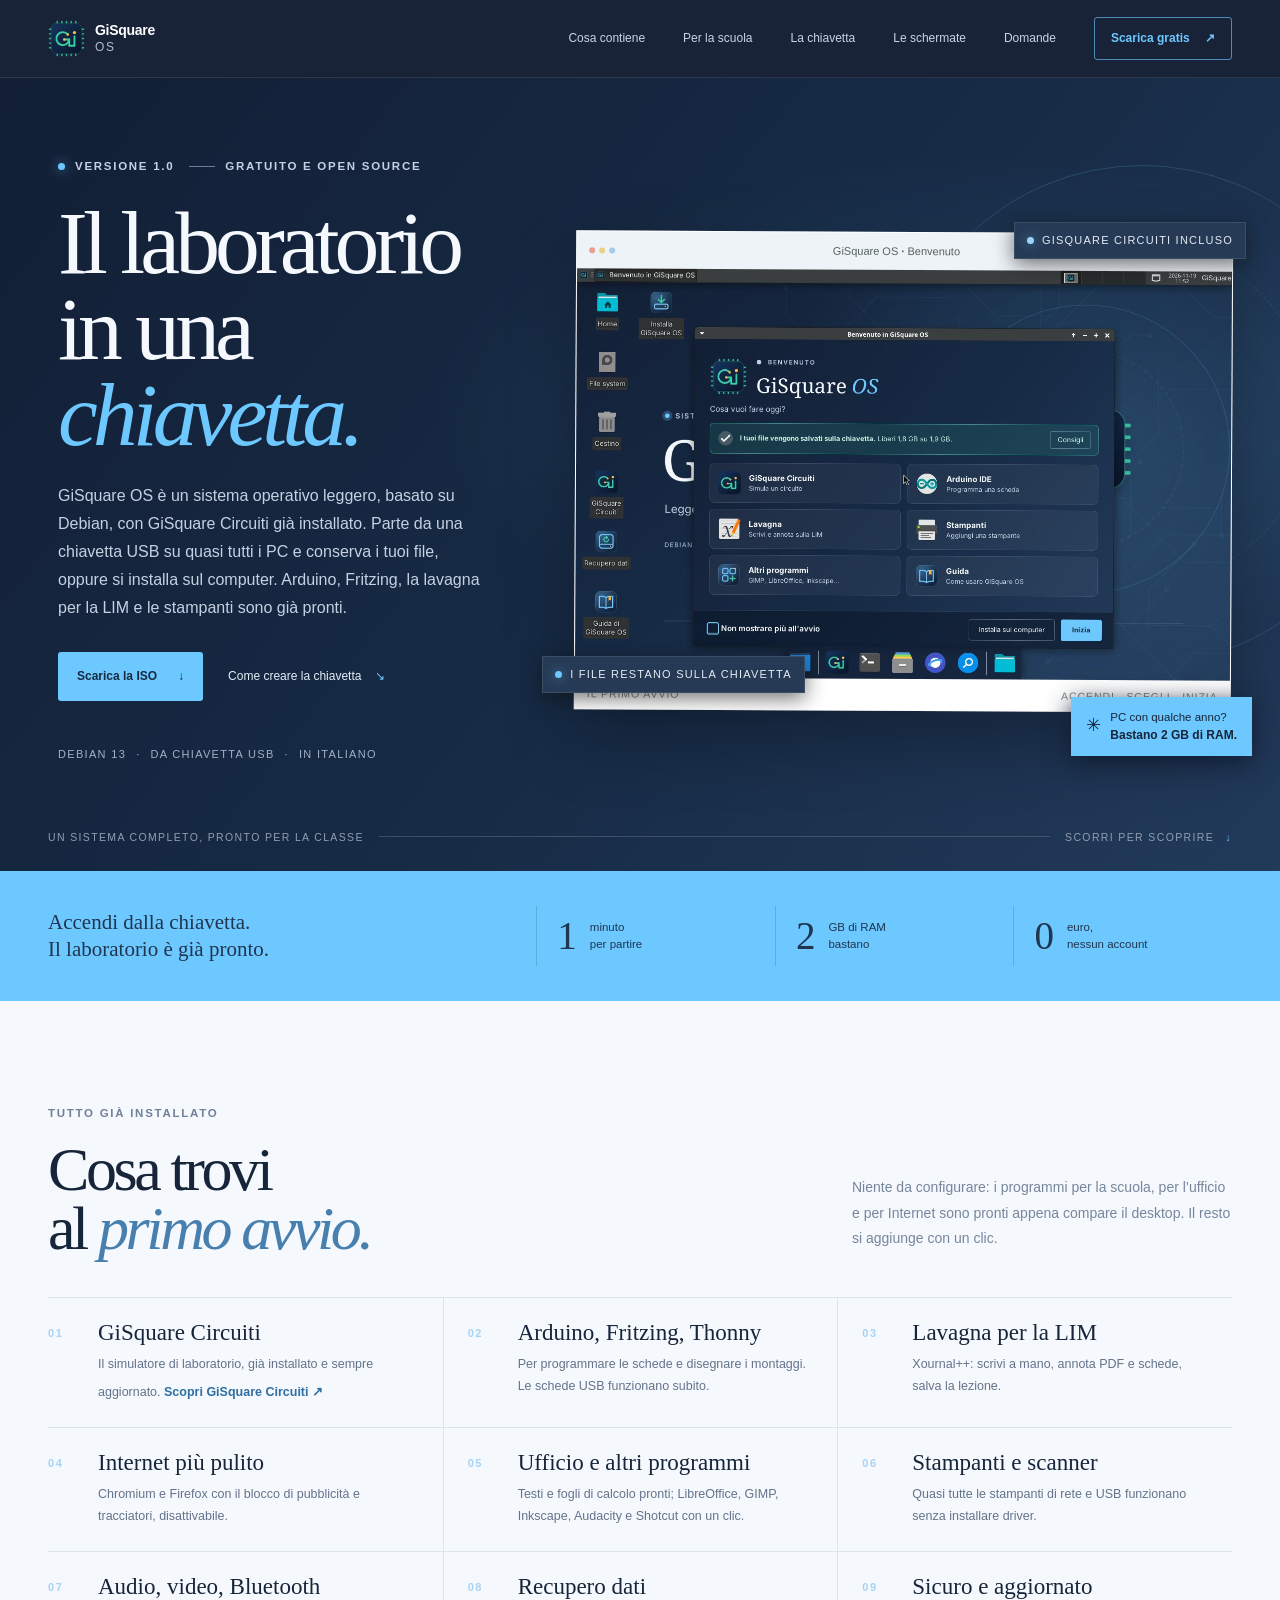
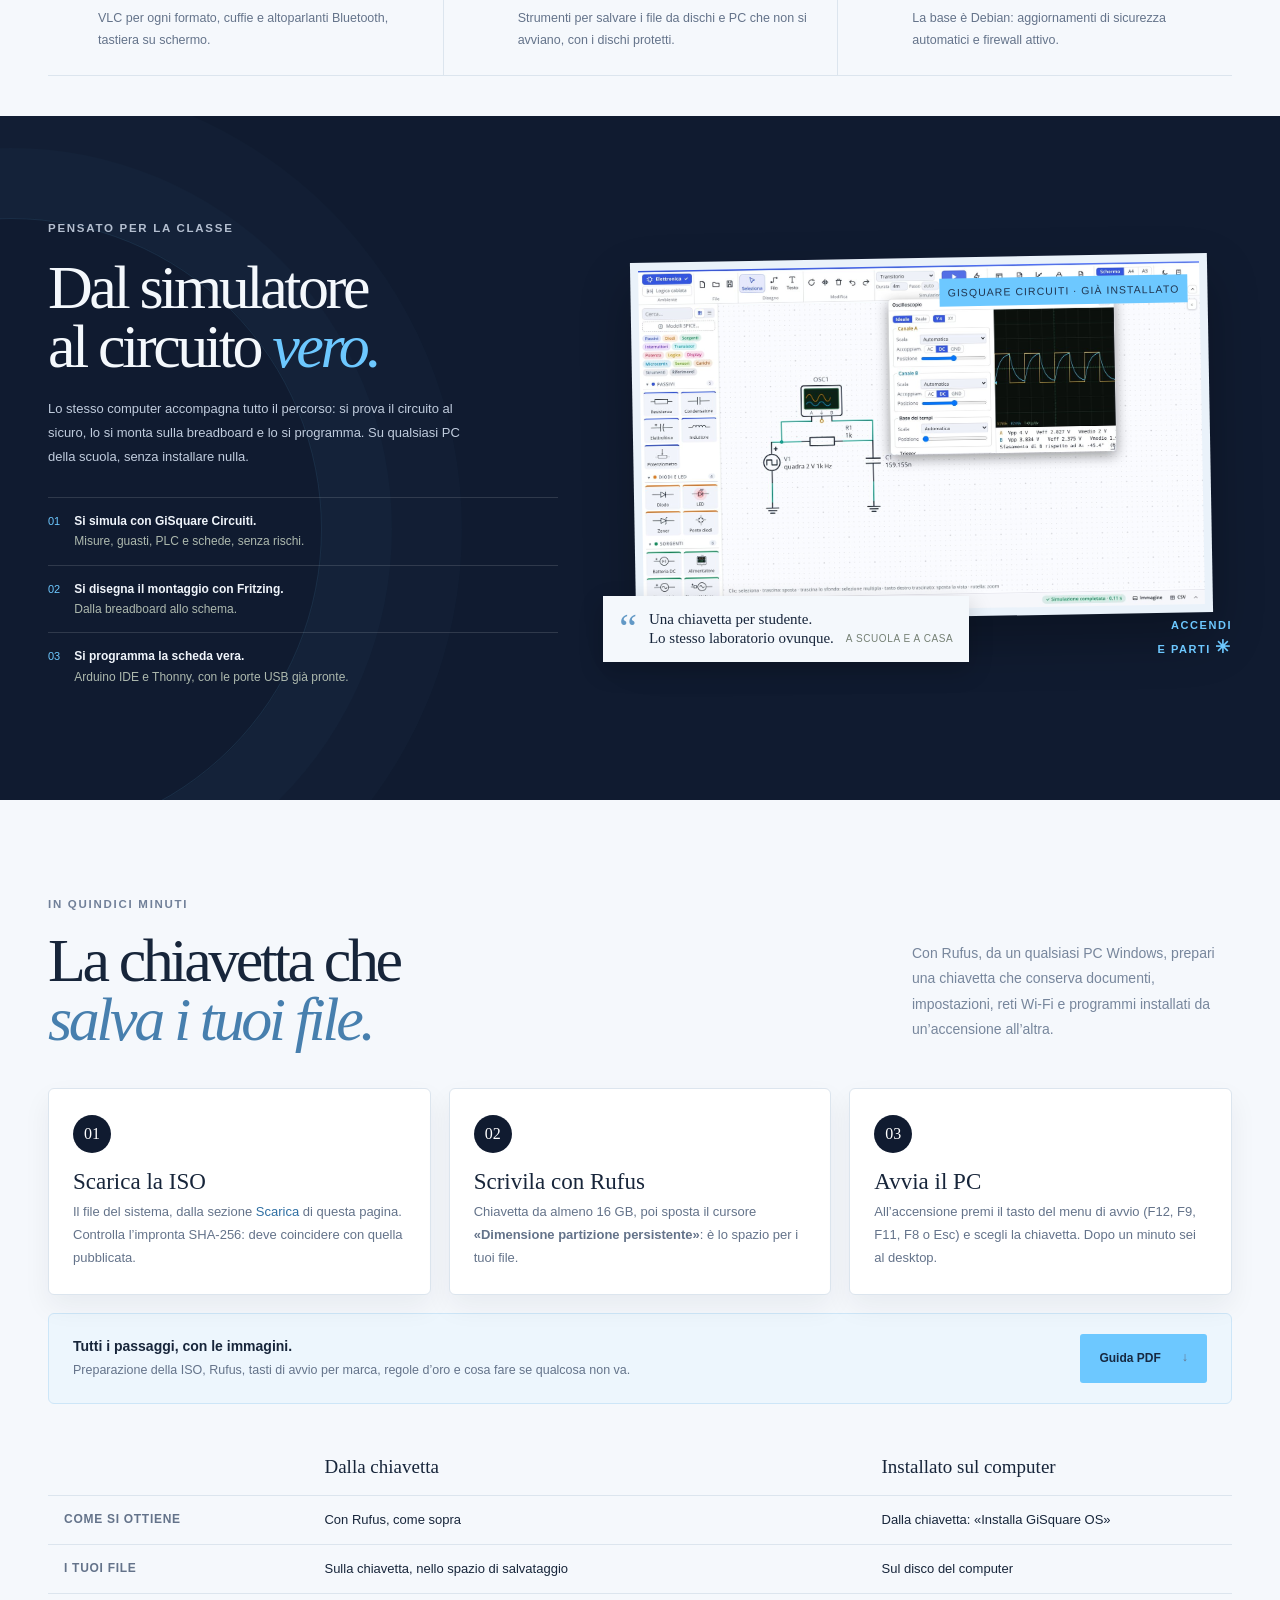
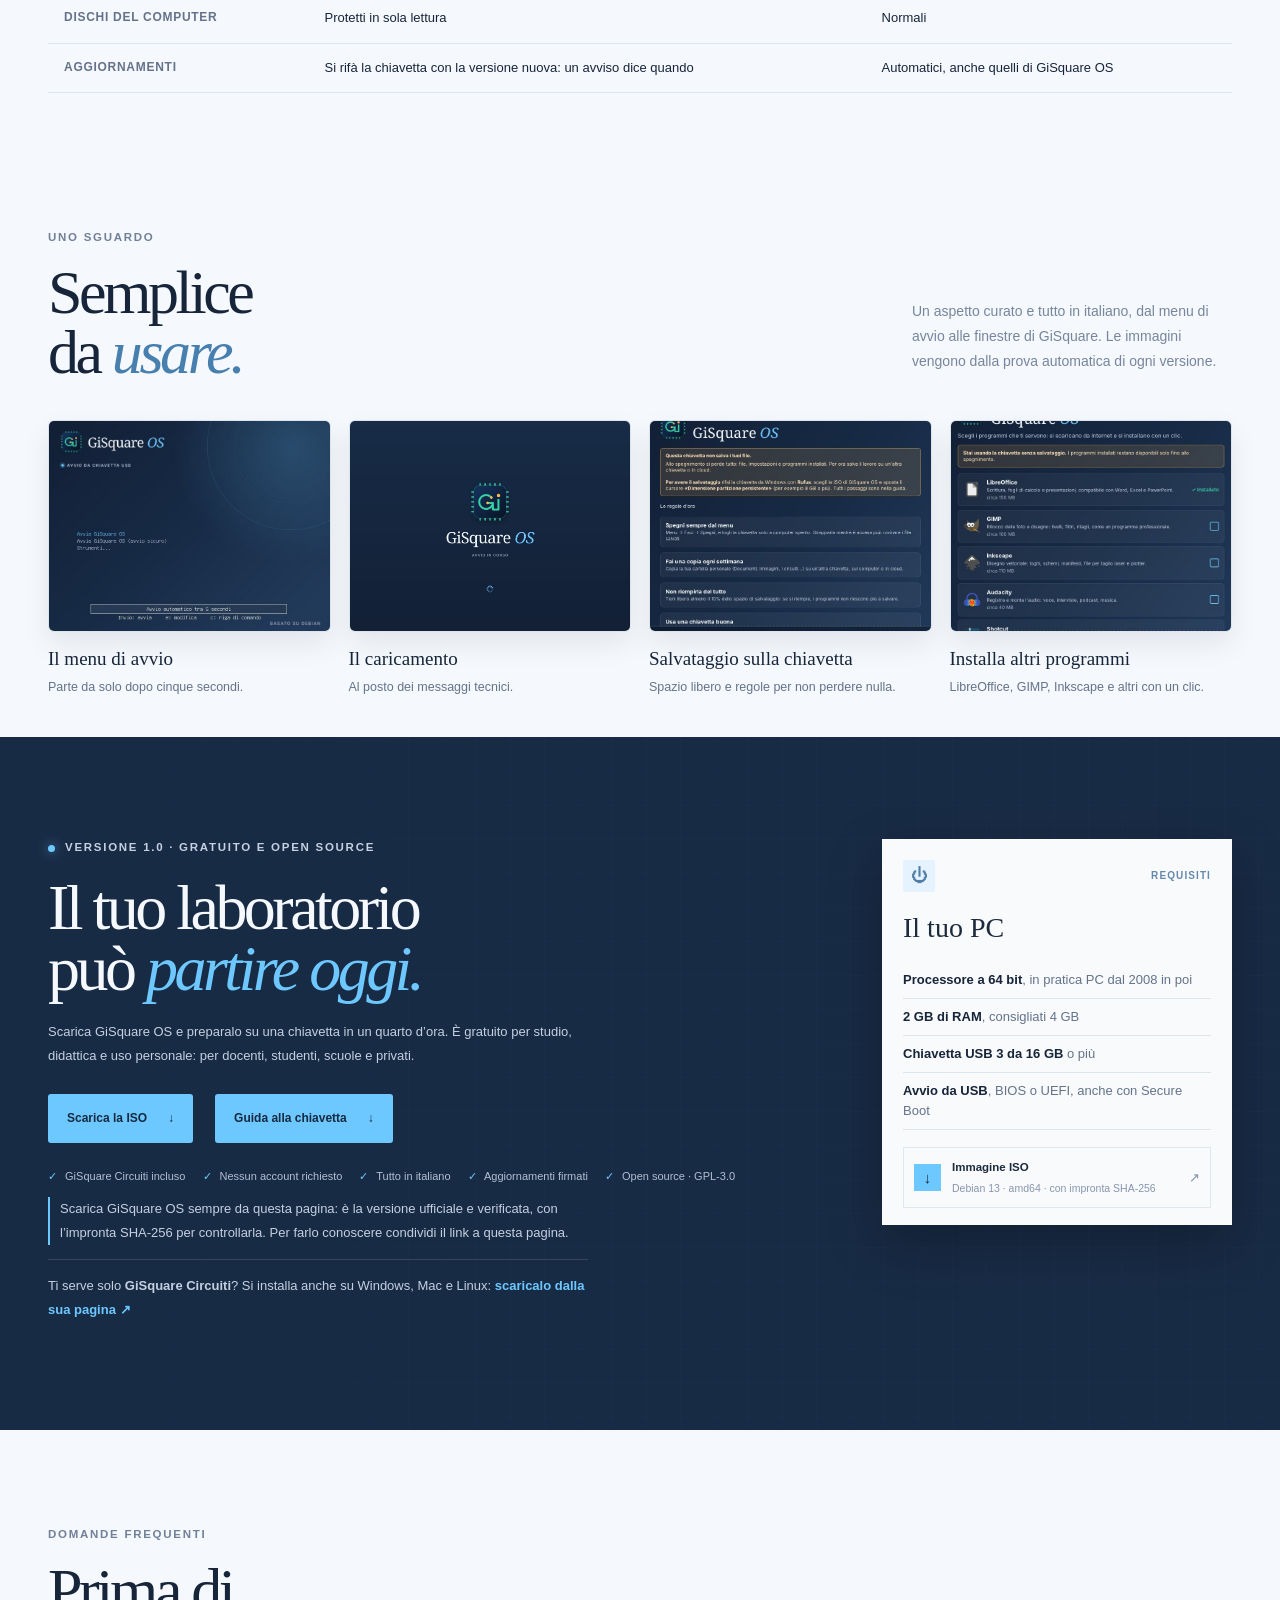
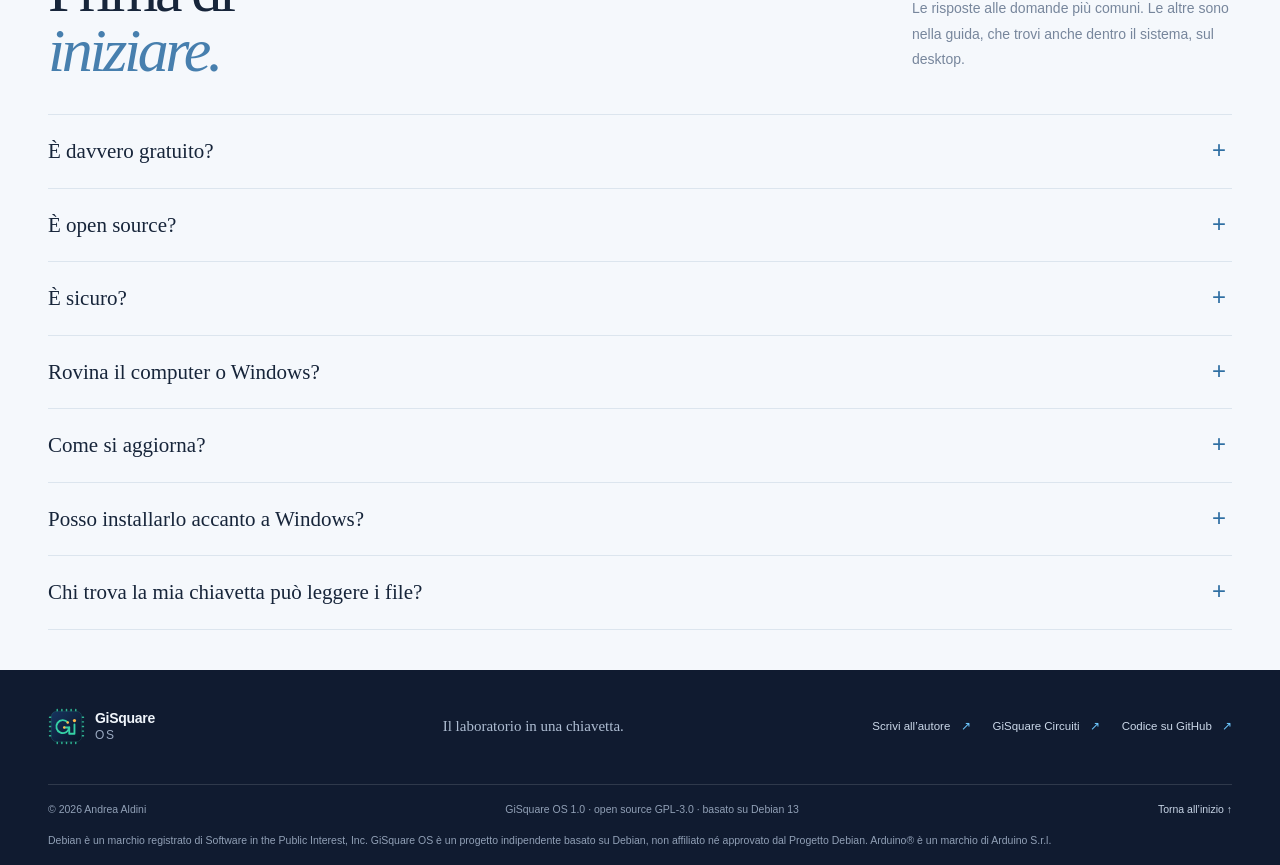
==== commit 1a2c50a2: "Pagina web: collegamenti a GiSquare Circuiti, immagine con l'oscilloscopio, open source - collegamen" ====
--- a/sito/index.html
+++ b/sito/index.html
@@ -41,7 +41,7 @@
   <main id="contenuto">
     <section class="hero section-wrap" id="inizio">
       <div class="hero-copy">
-        <div class="eyebrow"><span class="live-dot"></span> VERSIONE 1.0 <span class="eyebrow-rule"></span> GRATUITO</div>
+        <div class="eyebrow"><span class="live-dot"></span> VERSIONE 1.0 <span class="eyebrow-rule"></span> GRATUITO E OPEN SOURCE</div>
         <h1>Il laboratorio<br>in una <em>chiavetta.</em></h1>
         <p class="hero-intro">GiSquare OS è un sistema operativo leggero, basato su Debian, con GiSquare Circuiti già installato. Parte da una chiavetta USB su quasi tutti i PC e conserva i tuoi file, oppure si installa sul computer. Arduino, Fritzing, la lavagna per la LIM e le stampanti sono già pronti.</p>
         <div class="hero-actions">
@@ -71,7 +71,7 @@
     <section class="news section-wrap" id="dentro" aria-labelledby="dentro-titolo">
       <div class="news-head"><div><div class="eyebrow eyebrow-dark">TUTTO GIÀ INSTALLATO</div><h2 id="dentro-titolo">Cosa trovi<br>al <em>primo avvio.</em></h2></div><p>Niente da configurare: i programmi per la scuola, per l’ufficio e per Internet sono pronti appena compare il desktop. Il resto si aggiunge con un clic.</p></div>
       <div class="news-grid">
-        <div class="news-item"><span class="news-no">01</span><b>GiSquare Circuiti</b><span>Il simulatore di laboratorio, già installato e sempre aggiornato.</span></div>
+        <div class="news-item"><span class="news-no">01</span><b>GiSquare Circuiti</b><span>Il simulatore di laboratorio, già installato e sempre aggiornato. <a class="os-link" href="https://gisquarecircuiti.github.io/GiSquareCircuiti/" target="_blank" rel="noopener">Scopri GiSquare Circuiti&nbsp;↗</a></span></div>
         <div class="news-item"><span class="news-no">02</span><b>Arduino, Fritzing, Thonny</b><span>Per programmare le schede e disegnare i montaggi. Le schede USB funzionano subito.</span></div>
         <div class="news-item"><span class="news-no">03</span><b>Lavagna per la LIM</b><span>Xournal++: scrivi a mano, annota PDF e schede, salva la lezione.</span></div>
         <div class="news-item"><span class="news-no">04</span><b>Internet più pulito</b><span>Chromium e Firefox con il blocco di pubblicità e tracciatori, disattivabile.</span></div>
@@ -86,7 +86,7 @@
     <section class="learning" id="scuola">
       <div class="section-wrap learning-inner">
         <div class="learning-copy"><div class="eyebrow">PENSATO PER LA CLASSE</div><h2>Dal simulatore<br>al circuito <em>vero.</em></h2><p>Lo stesso computer accompagna tutto il percorso: si prova il circuito al sicuro, lo si monta sulla breadboard e lo si programma. Su qualsiasi PC della scuola, senza installare nulla.</p><div class="learning-list"><div><span>01</span><p><b>Si simula con GiSquare Circuiti.</b><br>Misure, guasti, PLC e schede, senza rischi.</p></div><div><span>02</span><p><b>Si disegna il montaggio con Fritzing.</b><br>Dalla breadboard allo schema.</p></div><div><span>03</span><p><b>Si programma la scheda vera.</b><br>Arduino IDE e Thonny, con le porte USB già pronte.</p></div></div></div>
-        <div class="learning-visual"><div class="learning-image-frame"><img src="assets/circuiti.jpg" alt="GiSquare Circuiti aperto in GiSquare OS" width="1280" height="800" loading="lazy"><span class="image-index">GISQUARE CIRCUITI · GIÀ INSTALLATO</span></div><div class="learning-quote"><span>“</span><p>Una chiavetta per studente.<br><strong>Lo stesso laboratorio ovunque.</strong></p><small>A SCUOLA E A CASA</small></div><div class="learning-stamp">ACCENDI<br>E PARTI <span>✳</span></div></div>
+        <div class="learning-visual"><div class="learning-image-frame"><img src="assets/circuiti-oscilloscopio.jpg" alt="GiSquare Circuiti: un circuito RC con l’oscilloscopio che mostra l’onda quadra e la carica del condensatore" width="1500" height="917" loading="lazy"><span class="image-index">GISQUARE CIRCUITI · GIÀ INSTALLATO</span></div><div class="learning-quote"><span>“</span><p>Una chiavetta per studente.<br><strong>Lo stesso laboratorio ovunque.</strong></p><small>A SCUOLA E A CASA</small></div><div class="learning-stamp">ACCENDI<br>E PARTI <span>✳</span></div></div>
       </div>
     </section>
 
@@ -125,7 +125,7 @@
     </section>
 
     <section class="download-section" id="scarica">
-      <div class="download-grid"></div><div class="section-wrap download-inner"><div class="download-copy"><div class="eyebrow"><span class="live-dot"></span> VERSIONE 1.0 · GRATUITO</div><h2>Il tuo laboratorio<br>può <em>partire oggi.</em></h2><p>Scarica GiSquare OS e preparalo su una chiavetta in un quarto d’ora. È gratuito per studio, didattica e uso personale: per docenti, studenti, scuole e privati.</p><div class="download-actions"><a class="button button-light" href="https://github.com/gisquarecircuiti/GiSquareOS/releases/latest">Scarica la ISO <span aria-hidden="true">↓</span></a><a class="button button-light" href="documenti/GiSquare-OS-chiavetta-con-salvataggio.pdf">Guida alla chiavetta <span aria-hidden="true">↓</span></a></div><div class="download-meta"><span><i class="meta-check">✓</i> GiSquare Circuiti incluso</span><span><i class="meta-check">✓</i> Nessun account richiesto</span><span><i class="meta-check">✓</i> Tutto in italiano</span><span><i class="meta-check">✓</i> Aggiornamenti firmati</span></div><p class="terms-note">Scarica GiSquare OS sempre da questa pagina: è la versione ufficiale e verificata, con l’impronta SHA-256 per controllarla. Per farlo conoscere condividi il link a questa pagina.</p></div>
+      <div class="download-grid"></div><div class="section-wrap download-inner"><div class="download-copy"><div class="eyebrow"><span class="live-dot"></span> VERSIONE 1.0 · GRATUITO E OPEN SOURCE</div><h2>Il tuo laboratorio<br>può <em>partire oggi.</em></h2><p>Scarica GiSquare OS e preparalo su una chiavetta in un quarto d’ora. È gratuito per studio, didattica e uso personale: per docenti, studenti, scuole e privati.</p><div class="download-actions"><a class="button button-light" href="https://github.com/gisquarecircuiti/GiSquareOS/releases/latest">Scarica la ISO <span aria-hidden="true">↓</span></a><a class="button button-light" href="documenti/GiSquare-OS-chiavetta-con-salvataggio.pdf">Guida alla chiavetta <span aria-hidden="true">↓</span></a></div><div class="download-meta"><span><i class="meta-check">✓</i> GiSquare Circuiti incluso</span><span><i class="meta-check">✓</i> Nessun account richiesto</span><span><i class="meta-check">✓</i> Tutto in italiano</span><span><i class="meta-check">✓</i> Aggiornamenti firmati</span><span><i class="meta-check">✓</i> Open source · GPL-3.0</span></div><p class="terms-note">Scarica GiSquare OS sempre da questa pagina: è la versione ufficiale e verificata, con l’impronta SHA-256 per controllarla. Per farlo conoscere condividi il link a questa pagina.</p><p class="os-solo-circuiti">Ti serve solo <b>GiSquare Circuiti</b>? Si installa anche su Windows, Mac e Linux: <a href="https://gisquarecircuiti.github.io/GiSquareCircuiti/#scarica" target="_blank" rel="noopener">scaricalo dalla sua pagina&nbsp;↗</a></p></div>
         <div class="platform-card"><div class="platform-card-head"><span class="platform-icon">⏻</span><span class="platform-status">REQUISITI</span></div><h3>Il tuo PC</h3><ul class="os-req"><li><b>Processore a 64 bit</b>, in pratica PC dal 2008 in poi</li><li><b>2 GB di RAM</b>, consigliati 4 GB</li><li><b>Chiavetta USB 3 da 16 GB</b> o più</li><li><b>Avvio da USB</b>, BIOS o UEFI, anche con Secure Boot</li></ul><a href="https://github.com/gisquarecircuiti/GiSquareOS/releases/latest" class="platform-file"><span class="file-icon">↓</span><span><b>Immagine ISO</b><small>Debian 13 · amd64 · con impronta SHA-256</small></span><span class="file-arrow">↗</span></a></div>
       </div>
     </section>
@@ -134,6 +134,7 @@
       <div class="section-heading"><div><div class="eyebrow eyebrow-dark">DOMANDE FREQUENTI</div><h2 id="domande-titolo">Prima di<br><em>iniziare.</em></h2></div><p>Le risposte alle domande più comuni. Le altre sono nella guida, che trovi anche dentro il sistema, sul desktop.</p></div>
       <div class="os-faq">
         <details><summary>È davvero gratuito?</summary><p>Sì, per studio, didattica e uso personale. Non serve nessun account e non ci sono pubblicità.</p></details>
+        <details><summary>È open source?</summary><p>Sì: GiSquare OS (script, grafica e configurazione) è software libero con licenza GNU GPL versione 3, e il codice è su GitHub. Quasi tutti i programmi inclusi sono software libero di Debian. Fa eccezione GiSquare Circuiti, che è gratuito ma non open source: ha la sua licenza d’uso.</p></details>
         <details><summary>È sicuro?</summary><p>La base è Debian 13, una delle distribuzioni Linux più solide: i programmi e gli aggiornamenti di sicurezza arrivano direttamente da Debian. Il firewall è attivo e il browser blocca pubblicità e tracciatori. Le parti GiSquare si aggiornano solo con pacchetti firmati.</p></details>
         <details><summary>Rovina il computer o Windows?</summary><p>No. Dalla chiavetta i dischi del computer sono protetti in sola lettura: GiSquare OS non scrive nulla sul PC. Spegni, togli la chiavetta e il computer riparte come prima.</p></details>
         <details><summary>Come si aggiorna?</summary><p>Installato sul computer si aggiorna da solo. Dalla chiavetta compare un avviso quando esce una versione nuova, con i passi per aggiornarla senza perdere i file. GiSquare Circuiti si aggiorna sempre da solo.</p></details>
@@ -143,6 +144,6 @@
     </section>
   </main>
 
-  <footer class="site-footer"><div class="section-wrap footer-main"><a class="brand footer-brand" href="#inizio"><img src="assets/logo-gisquare-os.svg" alt="" width="34" height="34"><span class="brand-name">GiSquare <span>OS</span></span></a><p>Il laboratorio in una chiavetta.</p><div class="footer-links"><a href="mailto:gisquare.circuiti@gmail.com?subject=GiSquare%20OS">Scrivi all’autore <span>↗</span></a><a class="footer-github" href="https://github.com/gisquarecircuiti/GiSquareOS" target="_blank" rel="noreferrer">Progetto su GitHub <span>↗</span></a></div></div><div class="section-wrap footer-bottom"><span>© 2026 Andrea Aldini</span><span>GiSquare OS 1.0 · basato su Debian 13</span><a href="#inizio">Torna all’inizio ↑</a></div><p class="trademark-note">Debian è un marchio registrato di Software in the Public Interest, Inc. GiSquare OS è un progetto indipendente basato su Debian, non affiliato né approvato dal Progetto Debian. Arduino® è un marchio di Arduino S.r.l.</p></footer>
+  <footer class="site-footer"><div class="section-wrap footer-main"><a class="brand footer-brand" href="#inizio"><img src="assets/logo-gisquare-os.svg" alt="" width="34" height="34"><span class="brand-name">GiSquare <span>OS</span></span></a><p>Il laboratorio in una chiavetta.</p><div class="footer-links"><a href="mailto:gisquare.circuiti@gmail.com?subject=GiSquare%20OS">Scrivi all’autore <span>↗</span></a><a href="https://gisquarecircuiti.github.io/GiSquareCircuiti/" target="_blank" rel="noopener">GiSquare Circuiti <span>↗</span></a><a class="footer-github" href="https://github.com/gisquarecircuiti/GiSquareOS" target="_blank" rel="noreferrer">Codice su GitHub <span>↗</span></a></div></div><div class="section-wrap footer-bottom"><span>© 2026 Andrea Aldini</span><span>GiSquare OS 1.0 · open source GPL-3.0 · basato su Debian 13</span><a href="#inizio">Torna all’inizio ↑</a></div><p class="trademark-note">Debian è un marchio registrato di Software in the Public Interest, Inc. GiSquare OS è un progetto indipendente basato su Debian, non affiliato né approvato dal Progetto Debian. Arduino® è un marchio di Arduino S.r.l.</p></footer>
 </body>
 </html>
--- a/sito/os.css
+++ b/sito/os.css
@@ -56,3 +56,8 @@
   .os-compare thead th{font-size:16px}
   .os-faq summary{font-size:18px}
 }
+
+/* Collegamenti a GiSquare Circuiti */
+.os-link{display:inline-block;margin-top:6px;color:#2f6fa3;font-weight:600}
+.os-solo-circuiti{margin-top:14px;padding-top:14px;border-top:1px solid rgba(255,255,255,.12);color:#c5d1e2;font-size:13px}
+.os-solo-circuiti a{color:var(--accent);font-weight:600}
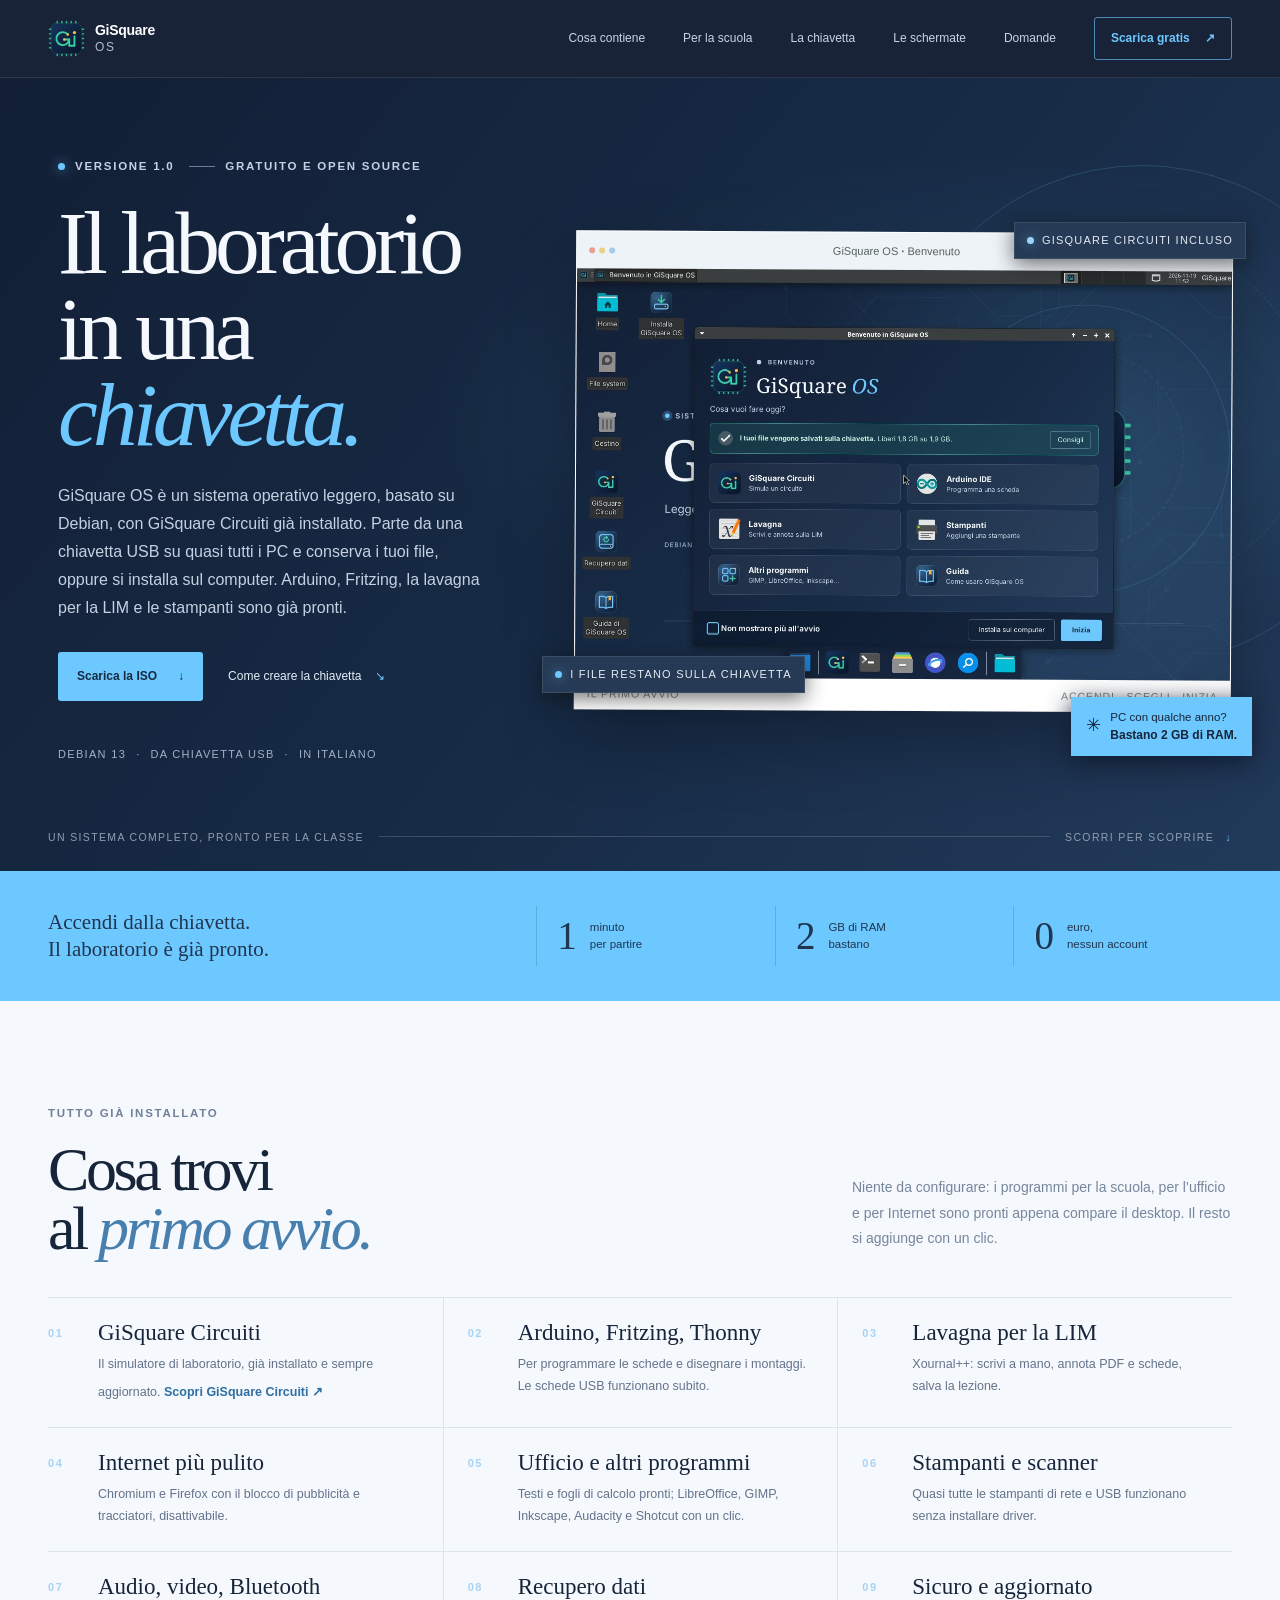
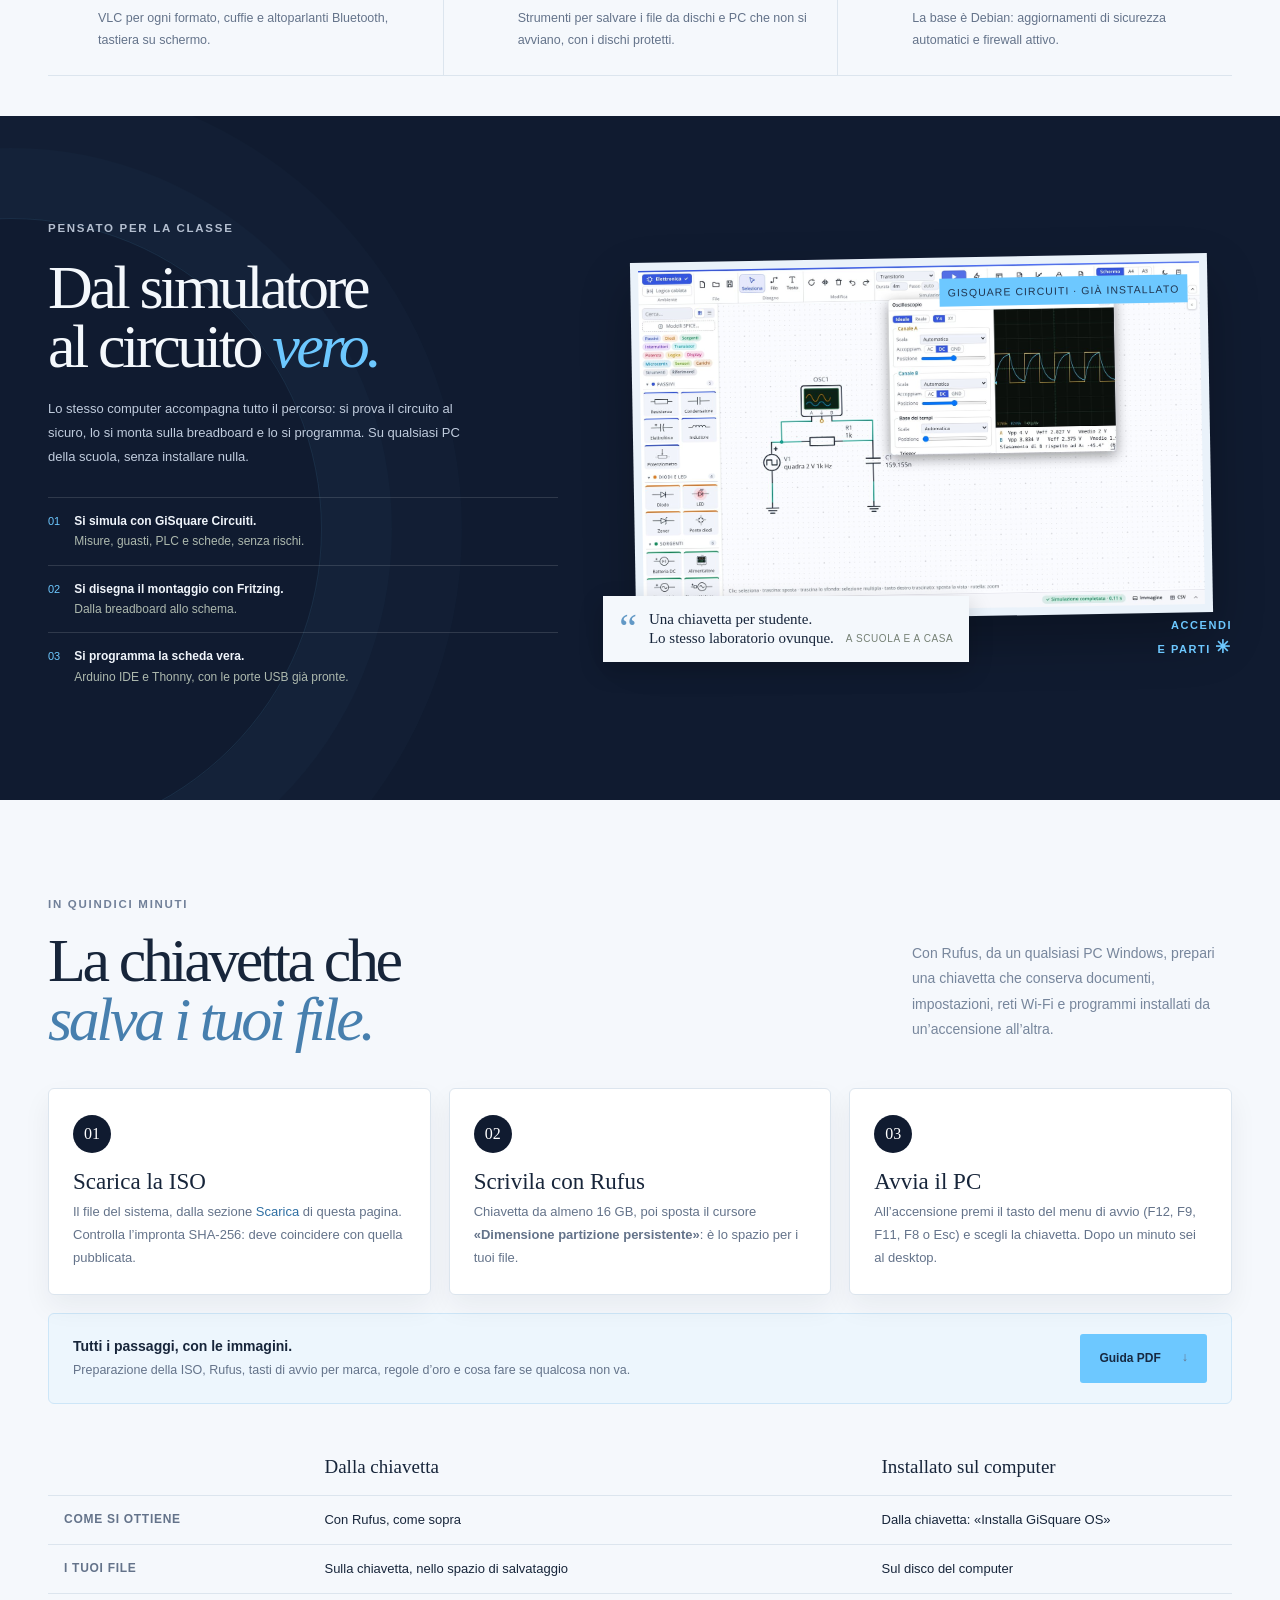
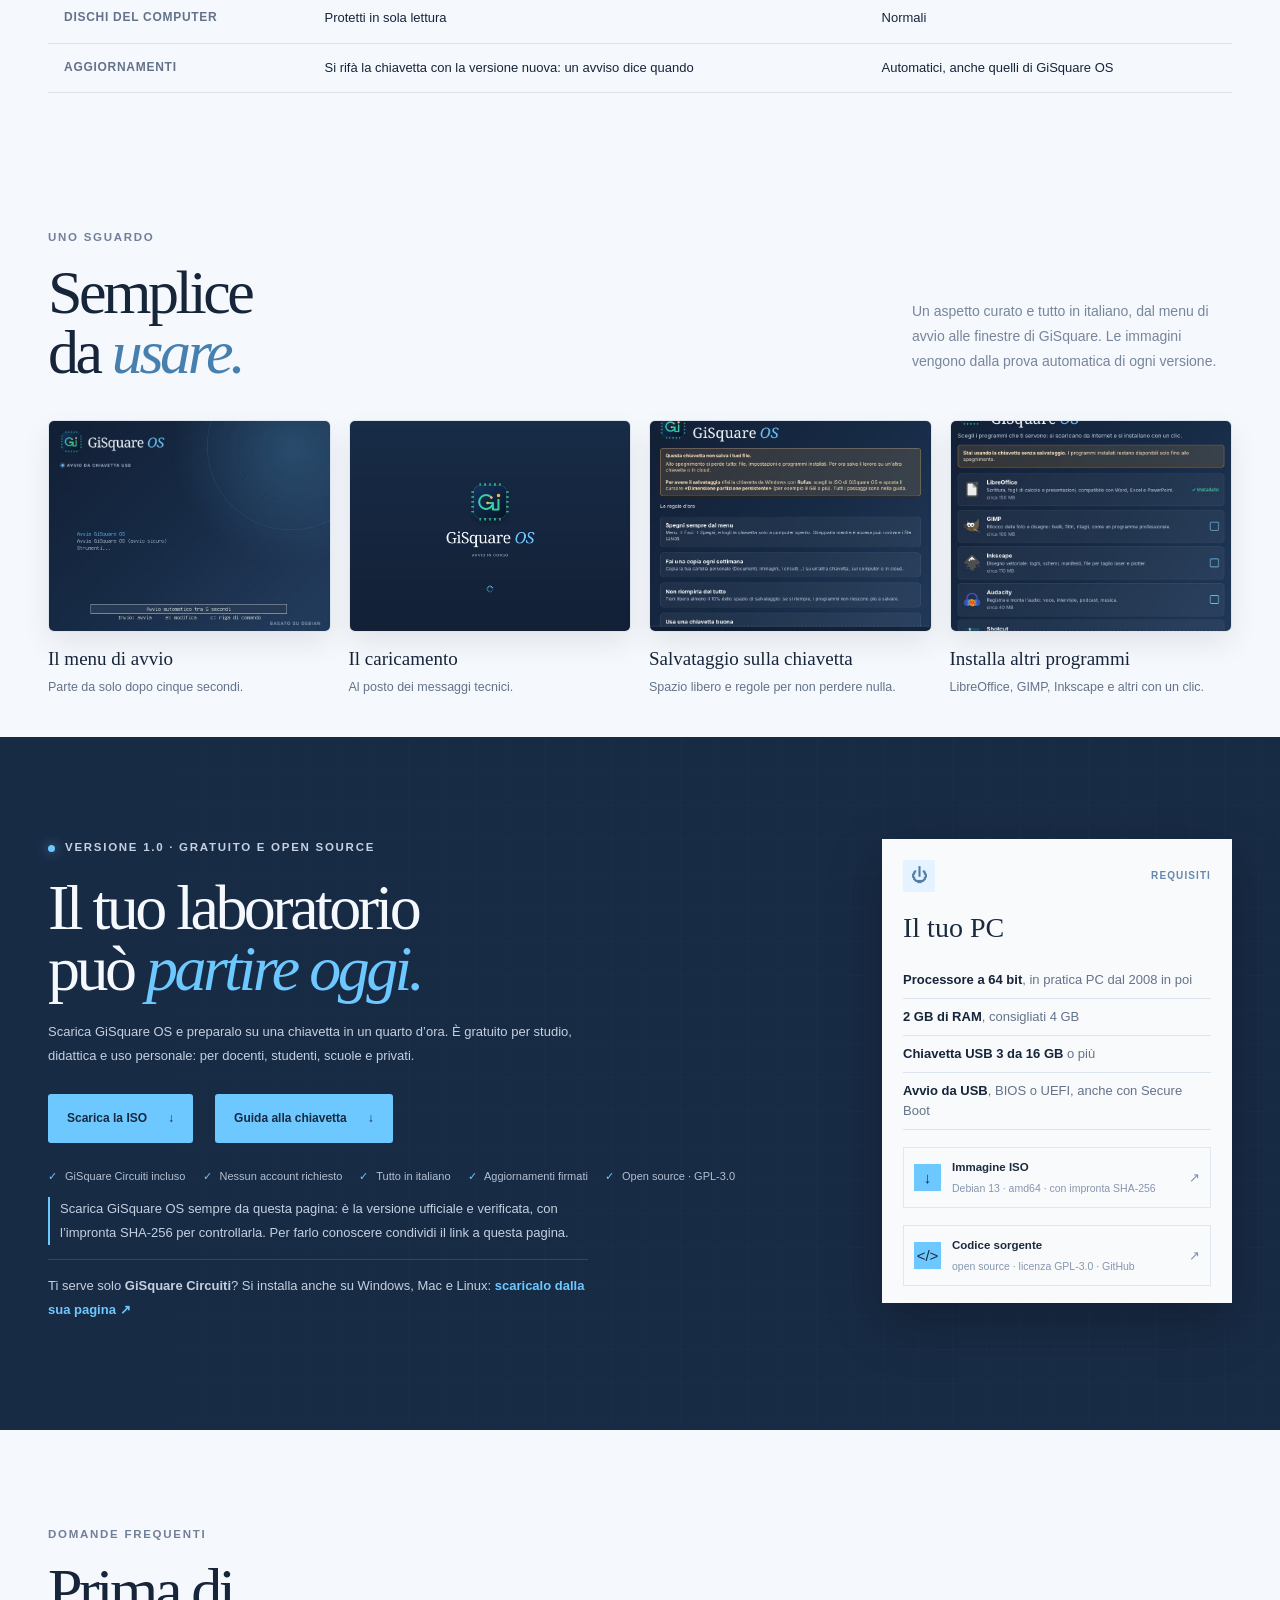
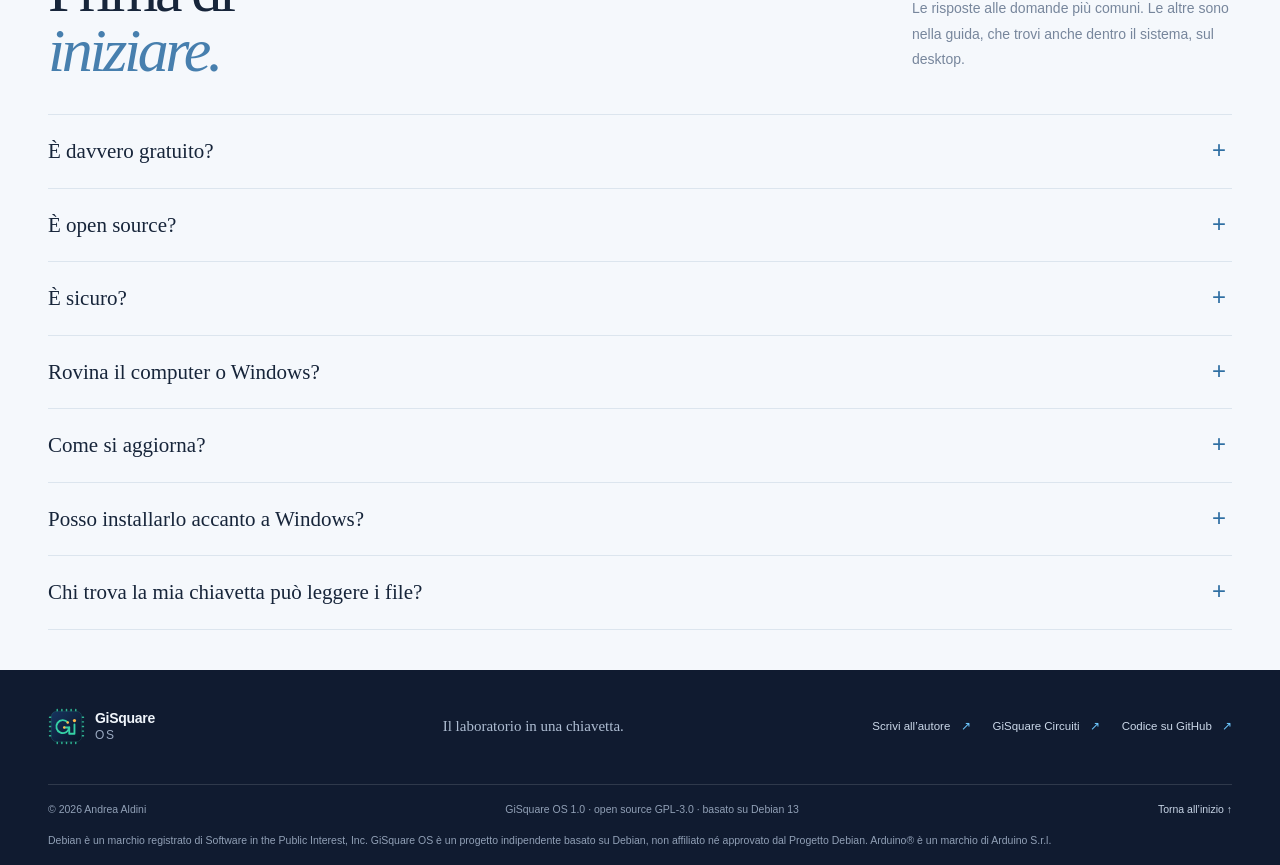
==== commit 5acdbd36: "Pagina web: collegamento al codice sorgente nel download e nella domanda «È open source?» Co-Authore" ====
--- a/sito/index.html
+++ b/sito/index.html
@@ -126,7 +126,7 @@
 
     <section class="download-section" id="scarica">
       <div class="download-grid"></div><div class="section-wrap download-inner"><div class="download-copy"><div class="eyebrow"><span class="live-dot"></span> VERSIONE 1.0 · GRATUITO E OPEN SOURCE</div><h2>Il tuo laboratorio<br>può <em>partire oggi.</em></h2><p>Scarica GiSquare OS e preparalo su una chiavetta in un quarto d’ora. È gratuito per studio, didattica e uso personale: per docenti, studenti, scuole e privati.</p><div class="download-actions"><a class="button button-light" href="https://github.com/gisquarecircuiti/GiSquareOS/releases/latest">Scarica la ISO <span aria-hidden="true">↓</span></a><a class="button button-light" href="documenti/GiSquare-OS-chiavetta-con-salvataggio.pdf">Guida alla chiavetta <span aria-hidden="true">↓</span></a></div><div class="download-meta"><span><i class="meta-check">✓</i> GiSquare Circuiti incluso</span><span><i class="meta-check">✓</i> Nessun account richiesto</span><span><i class="meta-check">✓</i> Tutto in italiano</span><span><i class="meta-check">✓</i> Aggiornamenti firmati</span><span><i class="meta-check">✓</i> Open source · GPL-3.0</span></div><p class="terms-note">Scarica GiSquare OS sempre da questa pagina: è la versione ufficiale e verificata, con l’impronta SHA-256 per controllarla. Per farlo conoscere condividi il link a questa pagina.</p><p class="os-solo-circuiti">Ti serve solo <b>GiSquare Circuiti</b>? Si installa anche su Windows, Mac e Linux: <a href="https://gisquarecircuiti.github.io/GiSquareCircuiti/#scarica" target="_blank" rel="noopener">scaricalo dalla sua pagina&nbsp;↗</a></p></div>
-        <div class="platform-card"><div class="platform-card-head"><span class="platform-icon">⏻</span><span class="platform-status">REQUISITI</span></div><h3>Il tuo PC</h3><ul class="os-req"><li><b>Processore a 64 bit</b>, in pratica PC dal 2008 in poi</li><li><b>2 GB di RAM</b>, consigliati 4 GB</li><li><b>Chiavetta USB 3 da 16 GB</b> o più</li><li><b>Avvio da USB</b>, BIOS o UEFI, anche con Secure Boot</li></ul><a href="https://github.com/gisquarecircuiti/GiSquareOS/releases/latest" class="platform-file"><span class="file-icon">↓</span><span><b>Immagine ISO</b><small>Debian 13 · amd64 · con impronta SHA-256</small></span><span class="file-arrow">↗</span></a></div>
+        <div class="platform-card"><div class="platform-card-head"><span class="platform-icon">⏻</span><span class="platform-status">REQUISITI</span></div><h3>Il tuo PC</h3><ul class="os-req"><li><b>Processore a 64 bit</b>, in pratica PC dal 2008 in poi</li><li><b>2 GB di RAM</b>, consigliati 4 GB</li><li><b>Chiavetta USB 3 da 16 GB</b> o più</li><li><b>Avvio da USB</b>, BIOS o UEFI, anche con Secure Boot</li></ul><a href="https://github.com/gisquarecircuiti/GiSquareOS/releases/latest" class="platform-file"><span class="file-icon">↓</span><span><b>Immagine ISO</b><small>Debian 13 · amd64 · con impronta SHA-256</small></span><span class="file-arrow">↗</span></a><a href="https://github.com/gisquarecircuiti/GiSquareOS" class="platform-file" target="_blank" rel="noreferrer"><span class="file-icon">&lt;/&gt;</span><span><b>Codice sorgente</b><small>open source · licenza GPL-3.0 · GitHub</small></span><span class="file-arrow">↗</span></a></div>
       </div>
     </section>
 
@@ -134,7 +134,7 @@
       <div class="section-heading"><div><div class="eyebrow eyebrow-dark">DOMANDE FREQUENTI</div><h2 id="domande-titolo">Prima di<br><em>iniziare.</em></h2></div><p>Le risposte alle domande più comuni. Le altre sono nella guida, che trovi anche dentro il sistema, sul desktop.</p></div>
       <div class="os-faq">
         <details><summary>È davvero gratuito?</summary><p>Sì, per studio, didattica e uso personale. Non serve nessun account e non ci sono pubblicità.</p></details>
-        <details><summary>È open source?</summary><p>Sì: GiSquare OS (script, grafica e configurazione) è software libero con licenza GNU GPL versione 3, e il codice è su GitHub. Quasi tutti i programmi inclusi sono software libero di Debian. Fa eccezione GiSquare Circuiti, che è gratuito ma non open source: ha la sua licenza d’uso.</p></details>
+        <details><summary>È open source?</summary><p>Sì: GiSquare OS (script, grafica e configurazione) è software libero con licenza GNU GPL versione 3, e il codice è su <a class="os-link" href="https://github.com/gisquarecircuiti/GiSquareOS" target="_blank" rel="noreferrer">GitHub&nbsp;↗</a>. Quasi tutti i programmi inclusi sono software libero di Debian. Fa eccezione GiSquare Circuiti, che è gratuito ma non open source: ha la sua licenza d’uso.</p></details>
         <details><summary>È sicuro?</summary><p>La base è Debian 13, una delle distribuzioni Linux più solide: i programmi e gli aggiornamenti di sicurezza arrivano direttamente da Debian. Il firewall è attivo e il browser blocca pubblicità e tracciatori. Le parti GiSquare si aggiornano solo con pacchetti firmati.</p></details>
         <details><summary>Rovina il computer o Windows?</summary><p>No. Dalla chiavetta i dischi del computer sono protetti in sola lettura: GiSquare OS non scrive nulla sul PC. Spegni, togli la chiavetta e il computer riparte come prima.</p></details>
         <details><summary>Come si aggiorna?</summary><p>Installato sul computer si aggiorna da solo. Dalla chiavetta compare un avviso quando esce una versione nuova, con i passi per aggiornarla senza perdere i file. GiSquare Circuiti si aggiorna sempre da solo.</p></details>
